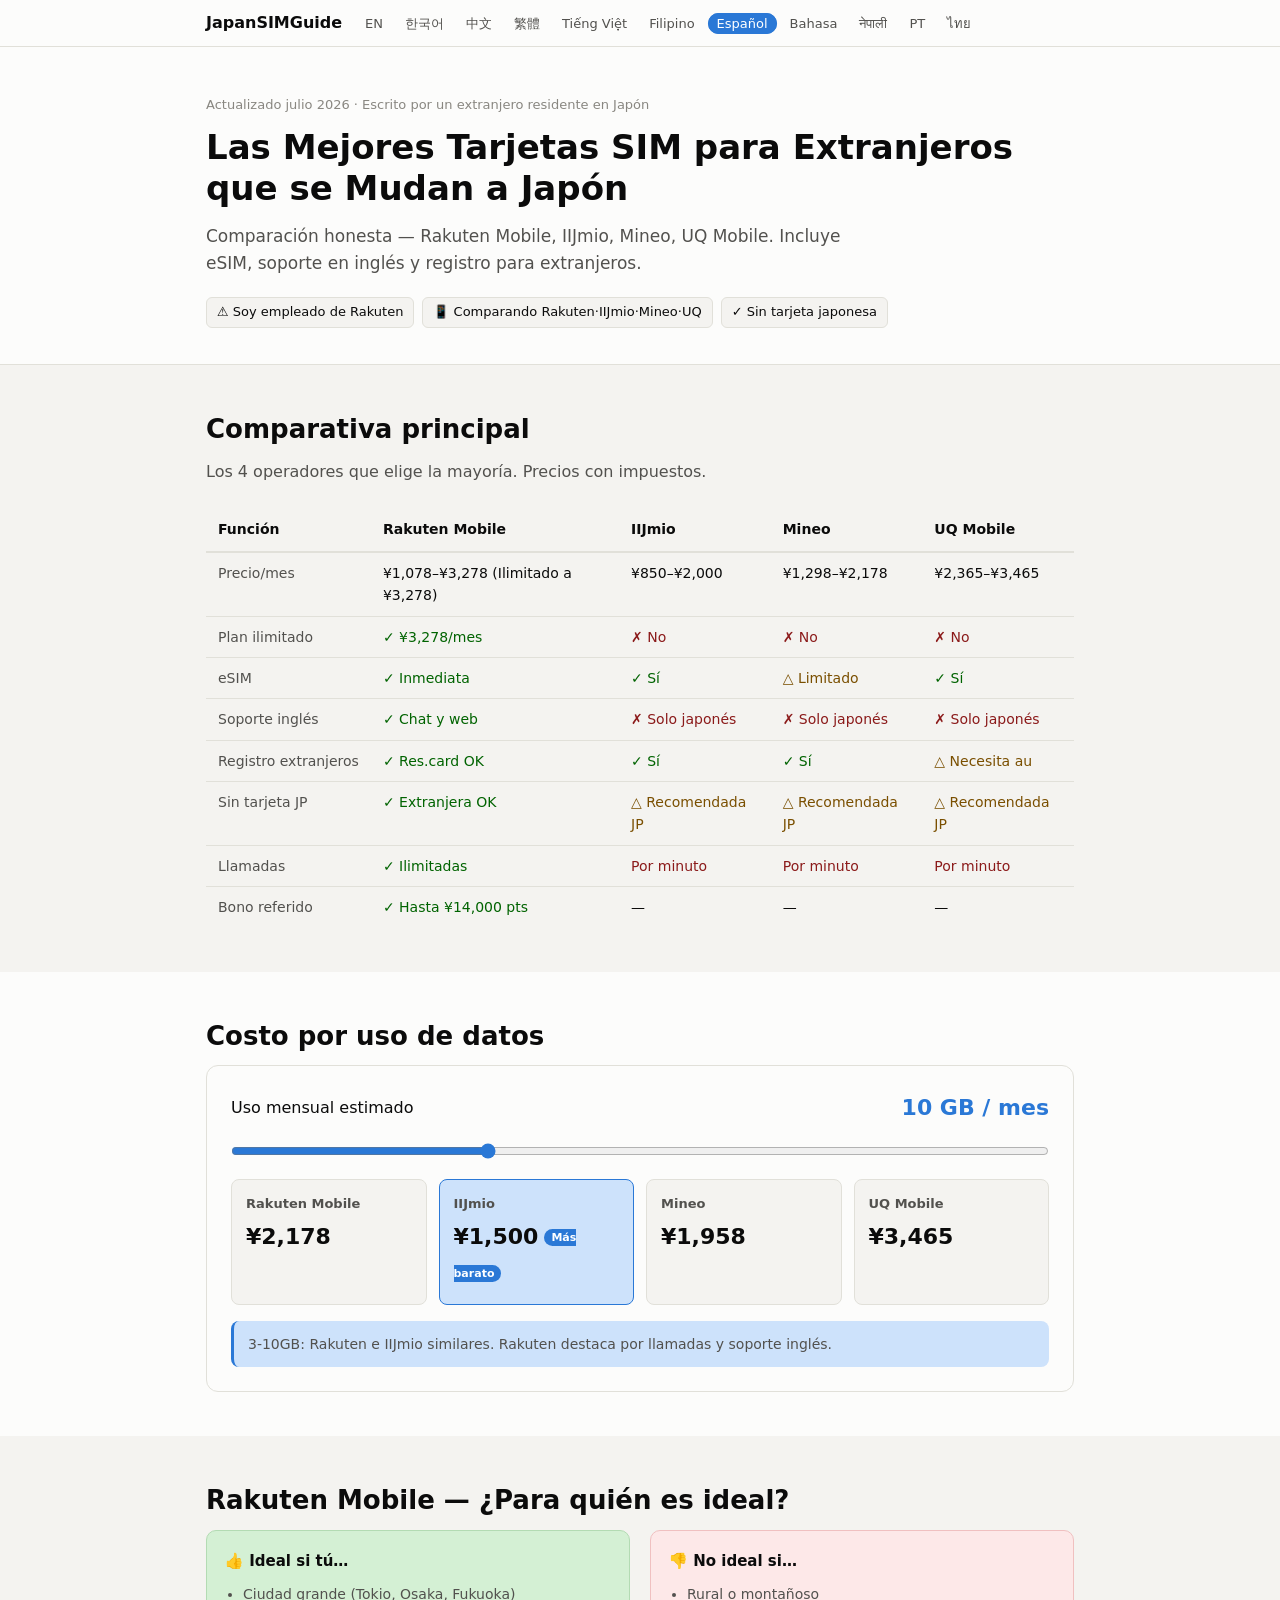
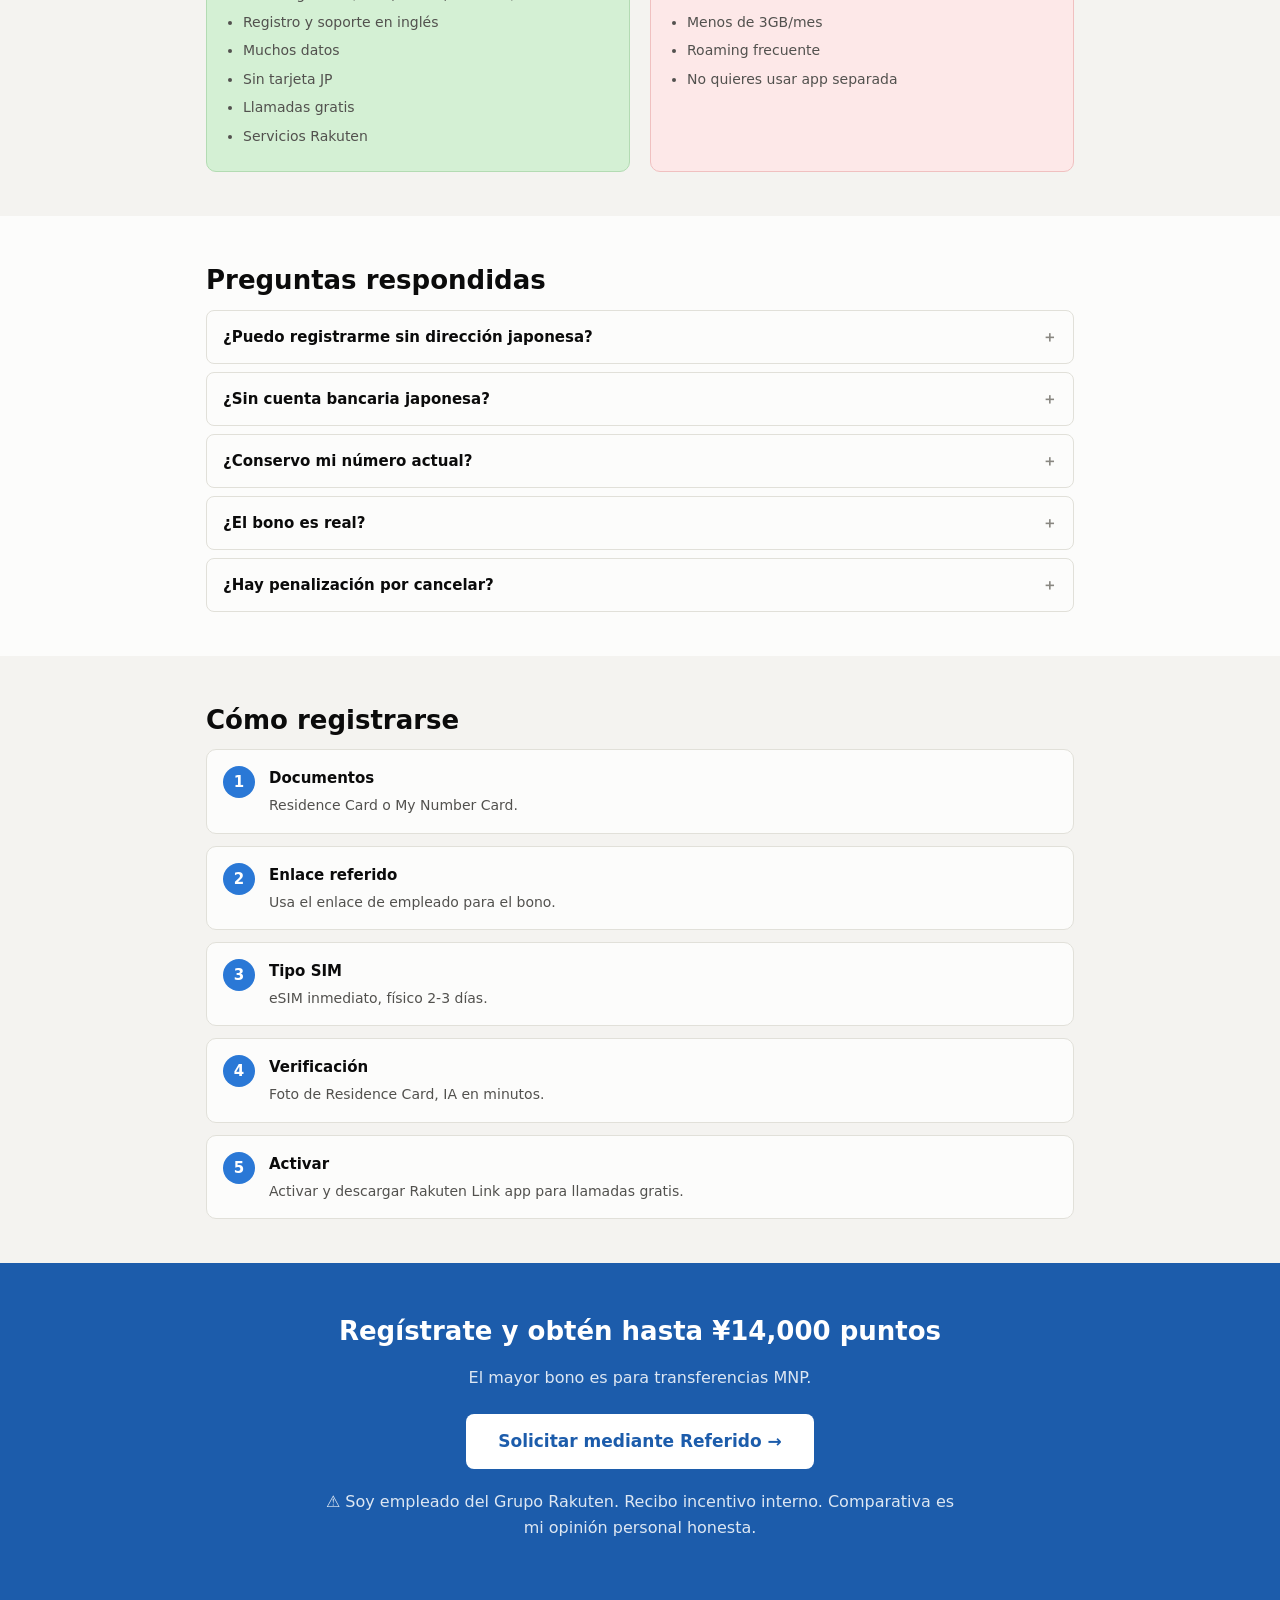
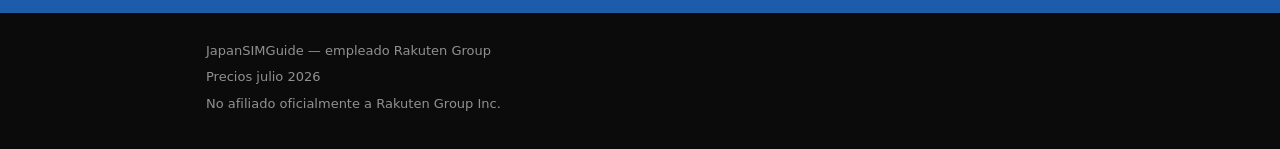
==== es/index.html @ 2fd7a702 "Add 6 language pages: Spanish, Indonesian, Vietnamese, Filipino, Traditional Chinese, Nepali" ====
<!DOCTYPE html>
<html lang="es">
<head>
  <meta charset="UTF-8">
  <meta name="viewport" content="width=device-width, initial-scale=1.0">
  <meta name="google-site-verification" content="vtjeK4pVxiRr3nFhhNcrVf5uNqTnMn_c_N29hgGetm8" />
  <title>Las Mejores SIM para Extranjeros en Japón (2026)</title>
  <style>
    :root{--surface:#fcfcfb;--page:#f4f3f0;--ink-primary:#0b0b0b;--ink-secondary:#52514e;--ink-muted:#898781;--grid:#e1e0d9;--accent:#2a78d6;--accent-light:#cde2fb;--accent-dark:#1c5cab;--good:#006300;--good-bg:#d4f0d4;--warn:#7a4f00;--warn-bg:#fef3cd;--bad:#8b1a1a;--bad-bg:#fde8e8}
    *{box-sizing:border-box;margin:0;padding:0}
    body{font-family:system-ui,sans-serif;background:var(--page);color:var(--ink-primary);font-size:16px;line-height:1.6}
    a{color:var(--accent);text-decoration:none}a:hover{text-decoration:underline}
    .container{max-width:900px;margin:0 auto;padding:0 16px}
    nav{background:var(--surface);border-bottom:1px solid var(--grid);padding:10px 0}
    .nav-inner{display:flex;flex-wrap:wrap;gap:6px;align-items:center}
    .nav-brand{font-weight:700;color:var(--ink-primary);margin-right:8px;white-space:nowrap}
    .lang-list{display:flex;flex-wrap:wrap;gap:4px;list-style:none}
    .lang-list a{font-size:13px;padding:2px 8px;border-radius:12px;color:var(--ink-secondary);border:1px solid transparent}
    .lang-list a:hover{background:var(--accent-light);text-decoration:none}
    .lang-list a.active{background:var(--accent);color:#fff;border-color:var(--accent)}
    .hero{background:var(--surface);padding:48px 0 36px;border-bottom:1px solid var(--grid)}
    .eyebrow{font-size:13px;color:var(--ink-muted);margin-bottom:12px}
    h1{font-size:clamp(22px,4vw,34px);font-weight:800;line-height:1.2;margin-bottom:14px}
    .hero-sub{font-size:17px;color:var(--ink-secondary);margin-bottom:20px;max-width:680px}
    .badges{display:flex;flex-wrap:wrap;gap:8px}
    .badge{font-size:13px;padding:4px 10px;border-radius:6px;border:1px solid var(--grid);background:var(--page)}
    section{padding:44px 0}
    section:nth-child(even){background:var(--surface)}
    h2{font-size:clamp(20px,3vw,26px);font-weight:700;margin-bottom:8px}
    .section-lead{color:var(--ink-secondary);margin-bottom:24px}
    .table-wrap{overflow-x:auto}
    table{width:100%;border-collapse:collapse;font-size:14px;min-width:580px}
    th{background:var(--page);padding:10px 12px;text-align:left;font-weight:600;border-bottom:2px solid var(--grid)}
    td{padding:9px 12px;border-bottom:1px solid var(--grid);vertical-align:top}
    tr:last-child td{border-bottom:none}
    .gc{color:var(--good)}.bc{color:var(--bad)}.wc{color:var(--warn)}
    td:first-child{font-weight:500;color:var(--ink-secondary);white-space:nowrap}
    .calc-box{background:var(--surface);border:1px solid var(--grid);border-radius:12px;padding:24px}
    .calc-hdr{display:flex;justify-content:space-between;align-items:center;margin-bottom:16px}
    .gb-lbl{font-size:22px;font-weight:700;color:var(--accent)}
    input[type=range]{width:100%;accent-color:var(--accent);margin-bottom:20px}
    .price-row{display:grid;grid-template-columns:repeat(auto-fit,minmax(160px,1fr));gap:12px}
    .pc{border:1px solid var(--grid);border-radius:8px;padding:14px;background:var(--page)}
    .pc.hi{border-color:var(--accent);background:var(--accent-light)}
    .op-nm{font-size:13px;font-weight:600;color:var(--ink-secondary);margin-bottom:4px}
    .op-pr{font-size:22px;font-weight:800}
    .cb{font-size:11px;background:var(--accent);color:#fff;border-radius:10px;padding:2px 7px;margin-left:6px;vertical-align:middle}
    .sim-note{margin-top:16px;padding:12px 14px;border-radius:8px;background:var(--accent-light);border-left:3px solid var(--accent);font-size:14px;color:var(--ink-secondary)}
    .rg{display:grid;grid-template-columns:1fr 1fr;gap:20px}
    @media(max-width:560px){.rg{grid-template-columns:1fr}}
    .rb{border-radius:10px;padding:18px}
    .rb.pros{background:var(--good-bg);border:1px solid #b3dbb3}
    .rb.cons{background:var(--bad-bg);border:1px solid #f0c0c0}
    .rb h4{margin-bottom:10px;font-size:15px}
    .rb ul{padding-left:18px}
    .rb li{margin-bottom:6px;font-size:14px;color:var(--ink-secondary)}
    .faq-list{display:flex;flex-direction:column;gap:8px}
    details{border:1px solid var(--grid);border-radius:8px;background:var(--surface)}
    summary{padding:14px 16px;font-weight:600;cursor:pointer;font-size:15px;list-style:none;display:flex;justify-content:space-between;align-items:center}
    summary::after{content:"＋";color:var(--ink-muted)}
    details[open] summary::after{content:"－"}
    .fa{padding:0 16px 14px;font-size:14px;color:var(--ink-secondary);border-top:1px solid var(--grid)}
    .fa p{padding-top:12px}
    .steps{display:flex;flex-direction:column;gap:12px}
    .step{display:flex;gap:14px;padding:16px;background:var(--surface);border:1px solid var(--grid);border-radius:10px}
    .sn{flex-shrink:0;width:32px;height:32px;border-radius:50%;background:var(--accent);color:#fff;font-weight:700;display:flex;align-items:center;justify-content:center;font-size:15px}
    .sb h4{font-size:15px;margin-bottom:4px}
    .sb p{font-size:14px;color:var(--ink-secondary)}
    .cta{background:var(--accent-dark);color:#fff;padding:48px 0;text-align:center}
    .cta h2{color:#fff;margin-bottom:12px}
    .cta p{color:rgba(255,255,255,.85);margin-bottom:24px;font-size:16px}
    .cta-btn{display:inline-block;background:#fff;color:var(--accent-dark);font-weight:700;font-size:17px;padding:14px 32px;border-radius:8px}
    .cta-btn:hover{opacity:.9;text-decoration:none}
    .cta-dis{margin-top:20px;font-size:12px;color:rgba(255,255,255,.65);max-width:640px;margin-left:auto;margin-right:auto}
    footer{background:var(--ink-primary);color:rgba(255,255,255,.55);padding:28px 0;font-size:13px}
    footer p{margin-bottom:6px}
  </style>
</head>
<body onload="uc(10,'GB / mes',['note0','note1','note2','note3'],'Más barato')">

<nav>
  <div class="container">
    <div class="nav-inner">
      <span class="nav-brand">JapanSIMGuide</span>
      <ul class="lang-list">
        <li><a href="/japan-sim-guide/">EN</a></li>
        <li><a href="/japan-sim-guide/ko/">한국어</a></li>
        <li><a href="/japan-sim-guide/zh/">中文</a></li>
        <li><a href="/japan-sim-guide/zh-TW/">繁體</a></li>
        <li><a href="/japan-sim-guide/vi/">Tiếng Việt</a></li>
        <li><a href="/japan-sim-guide/tl/">Filipino</a></li>
        <li><a href="/japan-sim-guide/es/" class="active">Español</a></li>
        <li><a href="/japan-sim-guide/id/">Bahasa</a></li>
        <li><a href="/japan-sim-guide/ne/">नेपाली</a></li>
        <li><a href="/japan-sim-guide/pt/">PT</a></li>
        <li><a href="/japan-sim-guide/th/">ไทย</a></li>
      </ul>
    </div>
  </div>
</nav>

<div class="hero">
  <div class="container">
    <p class="eyebrow">Actualizado julio 2026 · Escrito por un extranjero residente en Japón</p>
    <h1>Las Mejores Tarjetas SIM para Extranjeros que se Mudan a Japón</h1>
    <p class="hero-sub">Comparación honesta — Rakuten Mobile, IIJmio, Mineo, UQ Mobile. Incluye eSIM, soporte en inglés y registro para extranjeros.</p>
    <div class="badges">
      <span class="badge">⚠️ Soy empleado de Rakuten</span>
      <span class="badge">📱 Comparando Rakuten·IIJmio·Mineo·UQ</span>
      <span class="badge">✓ Sin tarjeta japonesa</span>
    </div>
  </div>
</div>

<section>
  <div class="container">
    <h2>Comparativa principal</h2>
    <p class="section-lead">Los 4 operadores que elige la mayoría. Precios con impuestos.</p>
    <div class="table-wrap">
      <table>
        <thead>
          <tr>
            <th>Función</th>
            <th>Rakuten Mobile</th>
            <th>IIJmio</th>
            <th>Mineo</th>
            <th>UQ Mobile</th>
          </tr>
        </thead>
        <tbody>
          <tr>
            <td>Precio/mes</td>
            <td>¥1,078–¥3,278 (Ilimitado a ¥3,278)</td>
            <td>¥850–¥2,000</td>
            <td>¥1,298–¥2,178</td>
            <td>¥2,365–¥3,465</td>
          </tr>
          <tr>
            <td>Plan ilimitado</td>
            <td class="gc">✓ ¥3,278/mes</td>
            <td class="bc">✗ No</td>
            <td class="bc">✗ No</td>
            <td class="bc">✗ No</td>
          </tr>
          <tr>
            <td>eSIM</td>
            <td class="gc">✓ Inmediata</td>
            <td class="gc">✓ Sí</td>
            <td class="wc">△ Limitado</td>
            <td class="gc">✓ Sí</td>
          </tr>
          <tr>
            <td>Soporte inglés</td>
            <td class="gc">✓ Chat y web</td>
            <td class="bc">✗ Solo japonés</td>
            <td class="bc">✗ Solo japonés</td>
            <td class="bc">✗ Solo japonés</td>
          </tr>
          <tr>
            <td>Registro extranjeros</td>
            <td class="gc">✓ Res.card OK</td>
            <td class="gc">✓ Sí</td>
            <td class="gc">✓ Sí</td>
            <td class="wc">△ Necesita au</td>
          </tr>
          <tr>
            <td>Sin tarjeta JP</td>
            <td class="gc">✓ Extranjera OK</td>
            <td class="wc">△ Recomendada JP</td>
            <td class="wc">△ Recomendada JP</td>
            <td class="wc">△ Recomendada JP</td>
          </tr>
          <tr>
            <td>Llamadas</td>
            <td class="gc">✓ Ilimitadas</td>
            <td class="bc">Por minuto</td>
            <td class="bc">Por minuto</td>
            <td class="bc">Por minuto</td>
          </tr>
          <tr>
            <td>Bono referido</td>
            <td class="gc">✓ Hasta ¥14,000 pts</td>
            <td>—</td>
            <td>—</td>
            <td>—</td>
          </tr>
        </tbody>
      </table>
    </div>
  </div>
</section>

<section>
  <div class="container">
    <h2>Costo por uso de datos</h2>
    <div class="calc-box">
      <div class="calc-hdr">
        <span>Uso mensual estimado</span>
        <span class="gb-lbl" id="gv">10 GB / mes</span>
      </div>
      <input type="range" min="1" max="30" value="10" oninput="uc(+this.value,'GB / mes',['note0','note1','note2','note3'],'Más barato')">
      <div class="price-row">
        <div class="pc" id="cr">
          <div class="op-nm">Rakuten Mobile</div>
          <div class="op-pr" id="pr">¥1,958<span class="cb" id="br" style="display:none">Más barato</span></div>
        </div>
        <div class="pc" id="ci">
          <div class="op-nm">IIJmio</div>
          <div class="op-pr" id="pi">¥1,500<span class="cb" id="bi" style="display:none">Más barato</span></div>
        </div>
        <div class="pc" id="cm">
          <div class="op-nm">Mineo</div>
          <div class="op-pr" id="pm">¥1,958<span class="cb" id="bm" style="display:none">Más barato</span></div>
        </div>
        <div class="pc" id="cu">
          <div class="op-nm">UQ Mobile</div>
          <div class="op-pr" id="pu">¥3,465<span class="cb" id="bu" style="display:none">Más barato</span></div>
        </div>
      </div>
      <div id="n0" class="sim-note" style="display:none">Menos 3GB: IIJmio más barato pero Rakuten incluye llamadas y soporte inglés.</div>
      <div id="n1" class="sim-note" style="display:none">3-10GB: Rakuten e IIJmio similares. Rakuten destaca por llamadas y soporte inglés.</div>
      <div id="n2" class="sim-note" style="display:none">10-20GB: Rakuten competitivo y único con soporte inglés y llamadas gratis.</div>
      <div id="n3" class="sim-note" style="display:none">+20GB: Solo Rakuten tiene plan verdaderamente ilimitado.</div>
    </div>
  </div>
</section>

<section>
  <div class="container">
    <h2>Rakuten Mobile — ¿Para quién es ideal?</h2>
    <div class="rg">
      <div class="rb pros">
        <h4>👍 Ideal si tú…</h4>
        <ul>
          <li>Ciudad grande (Tokio, Osaka, Fukuoka)</li>
          <li>Registro y soporte en inglés</li>
          <li>Muchos datos</li>
          <li>Sin tarjeta JP</li>
          <li>Llamadas gratis</li>
          <li>Servicios Rakuten</li>
        </ul>
      </div>
      <div class="rb cons">
        <h4>👎 No ideal si…</h4>
        <ul>
          <li>Rural o montañoso</li>
          <li>Menos de 3GB/mes</li>
          <li>Roaming frecuente</li>
          <li>No quieres usar app separada</li>
        </ul>
      </div>
    </div>
  </div>
</section>

<section>
  <div class="container">
    <h2>Preguntas respondidas</h2>
    <div class="faq-list">
      <details>
        <summary>¿Puedo registrarme sin dirección japonesa?</summary>
        <div class="fa"><p>Necesitas dirección JP. Temporal OK pero actualizar después. Residence Card o My Number Card.</p></div>
      </details>
      <details>
        <summary>¿Sin cuenta bancaria japonesa?</summary>
        <div class="fa"><p>Para Rakuten no. Visa/Mastercard extranjera funciona.</p></div>
      </details>
      <details>
        <summary>¿Conservo mi número actual?</summary>
        <div class="fa"><p>Sí, con MNP. Solicita código al operador actual.</p></div>
      </details>
      <details>
        <summary>¿El bono es real?</summary>
        <div class="fa"><p>Programa oficial de Rakuten. Hasta ¥14,000 puntos en cuotas.</p></div>
      </details>
      <details>
        <summary>¿Hay penalización por cancelar?</summary>
        <div class="fa"><p>Sin cargo ni contrato mínimo. Cancela cuando quieras.</p></div>
      </details>
    </div>
  </div>
</section>

<section>
  <div class="container">
    <h2>Cómo registrarse</h2>
    <div class="steps">
      <div class="step">
        <div class="sn">1</div>
        <div class="sb">
          <h4>Documentos</h4>
          <p>Residence Card o My Number Card.</p>
        </div>
      </div>
      <div class="step">
        <div class="sn">2</div>
        <div class="sb">
          <h4>Enlace referido</h4>
          <p>Usa el enlace de empleado para el bono.</p>
        </div>
      </div>
      <div class="step">
        <div class="sn">3</div>
        <div class="sb">
          <h4>Tipo SIM</h4>
          <p>eSIM inmediato, físico 2-3 días.</p>
        </div>
      </div>
      <div class="step">
        <div class="sn">4</div>
        <div class="sb">
          <h4>Verificación</h4>
          <p>Foto de Residence Card, IA en minutos.</p>
        </div>
      </div>
      <div class="step">
        <div class="sn">5</div>
        <div class="sb">
          <h4>Activar</h4>
          <p>Activar y descargar Rakuten Link app para llamadas gratis.</p>
        </div>
      </div>
    </div>
  </div>
</section>

<div class="cta">
  <div class="container">
    <h2>Regístrate y obtén hasta ¥14,000 puntos</h2>
    <p>El mayor bono es para transferencias MNP.</p>
    <a href="https://network.mobile.rakuten.co.jp/campaign/referral-application-employee/" class="cta-btn">Solicitar mediante Referido →</a>
    <p class="cta-dis">⚠️ Soy empleado del Grupo Rakuten. Recibo incentivo interno. Comparativa es mi opinión personal honesta.</p>
  </div>
</div>

<footer>
  <div class="container">
    <p>JapanSIMGuide — empleado Rakuten Group</p>
    <p>Precios julio 2026</p>
    <p>No afiliado oficialmente a Rakuten Group Inc.</p>
  </div>
</footer>

<script>
function gp(g){return{r:g<=3?1078:g<=20?2178:3278,i:g<=2?850:g<=5?990:g<=10?1500:g<=15?1800:2000,m:g<=1?1298:g<=5?1518:g<=10?1958:2178,u:g<=4?2365:3465}}
function uc(g,lbl,notes,cheapTag){
  const p=gp(g),vals=[p.r,p.i,p.m,p.u],mn=Math.min(...vals);
  document.getElementById('gv').textContent=g+' '+lbl;
  [['r',p.r],['i',p.i],['m',p.m],['u',p.u]].forEach(([k,v])=>{
    document.getElementById('p'+k).childNodes[0].textContent='¥'+v.toLocaleString();
    document.getElementById('b'+k).style.display=v===mn?'inline':'none';
    document.getElementById('c'+k).classList.toggle('hi',v===mn);
  });
  const ni=g<=3?0:g<=10?1:g<=20?2:3;
  [0,1,2,3].forEach(i=>document.getElementById('n'+i).style.display=i===ni?'block':'none');
}
</script>
</body>
</html>
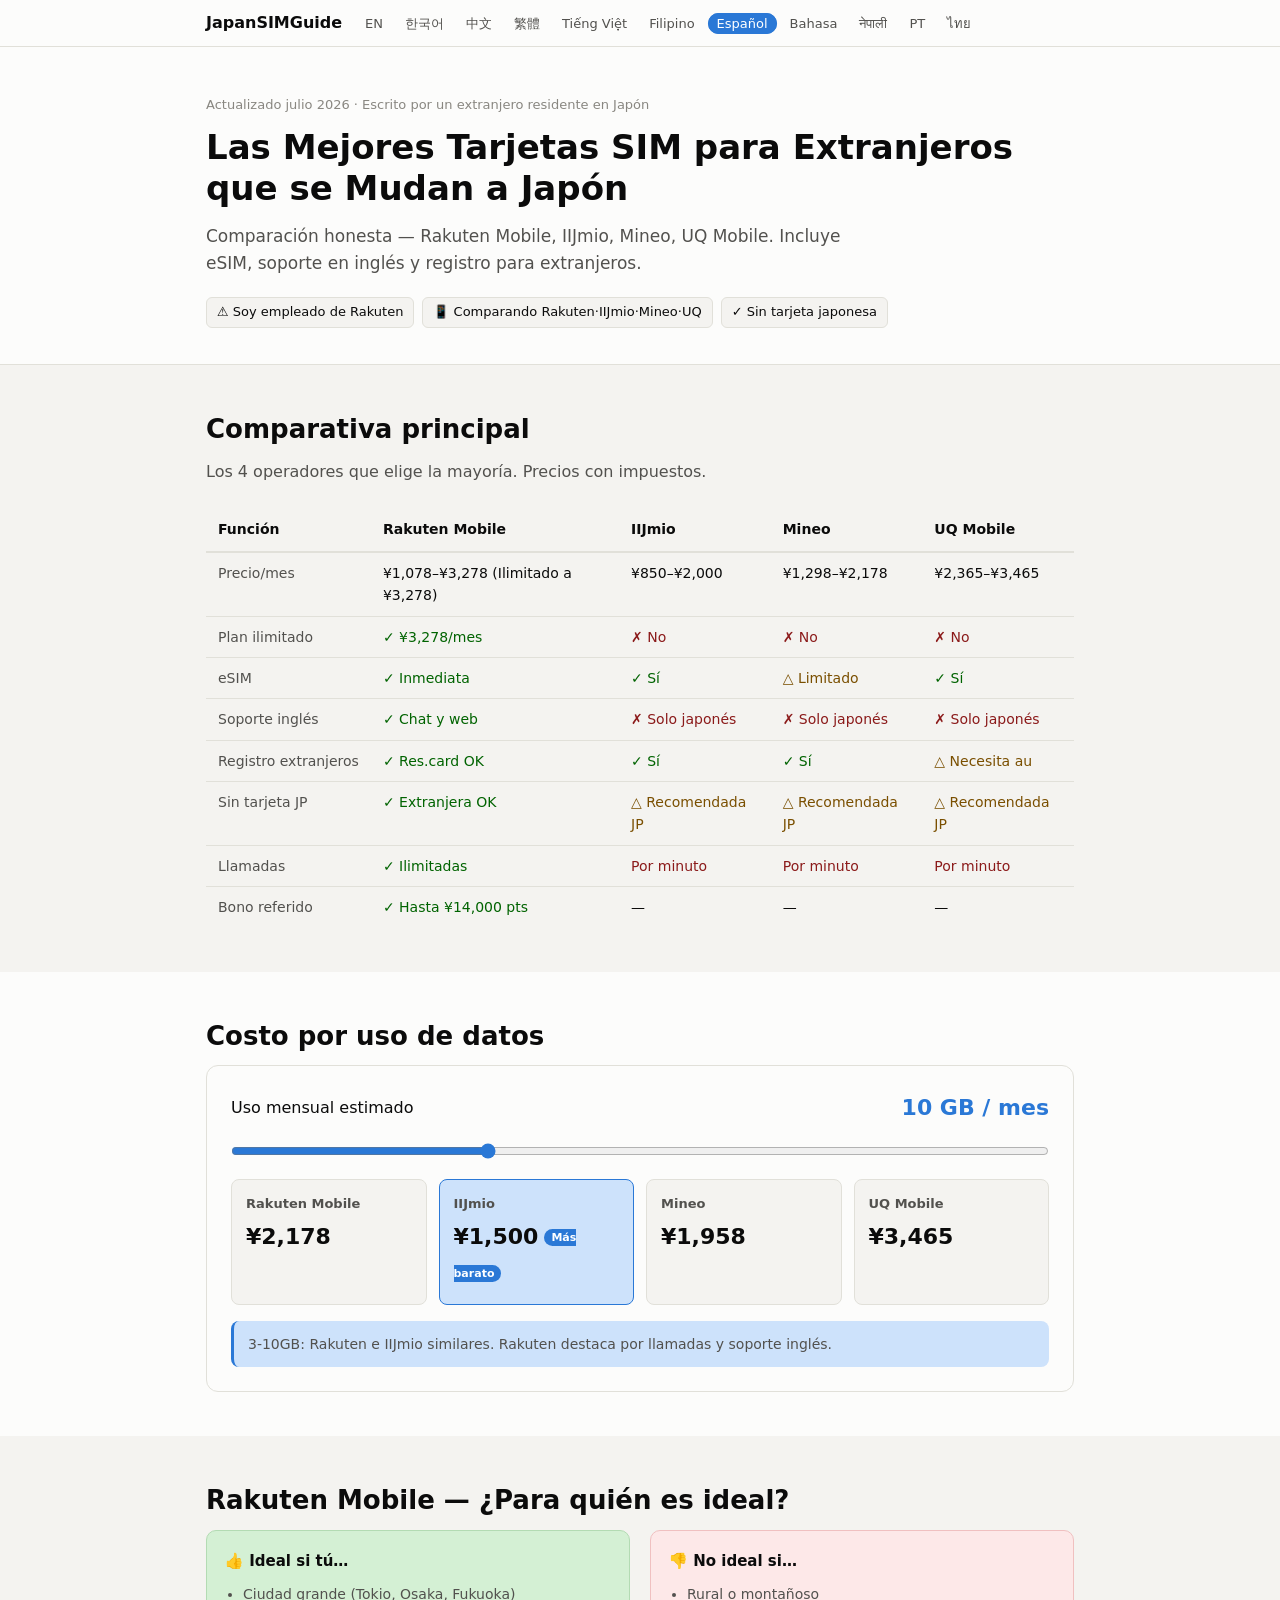
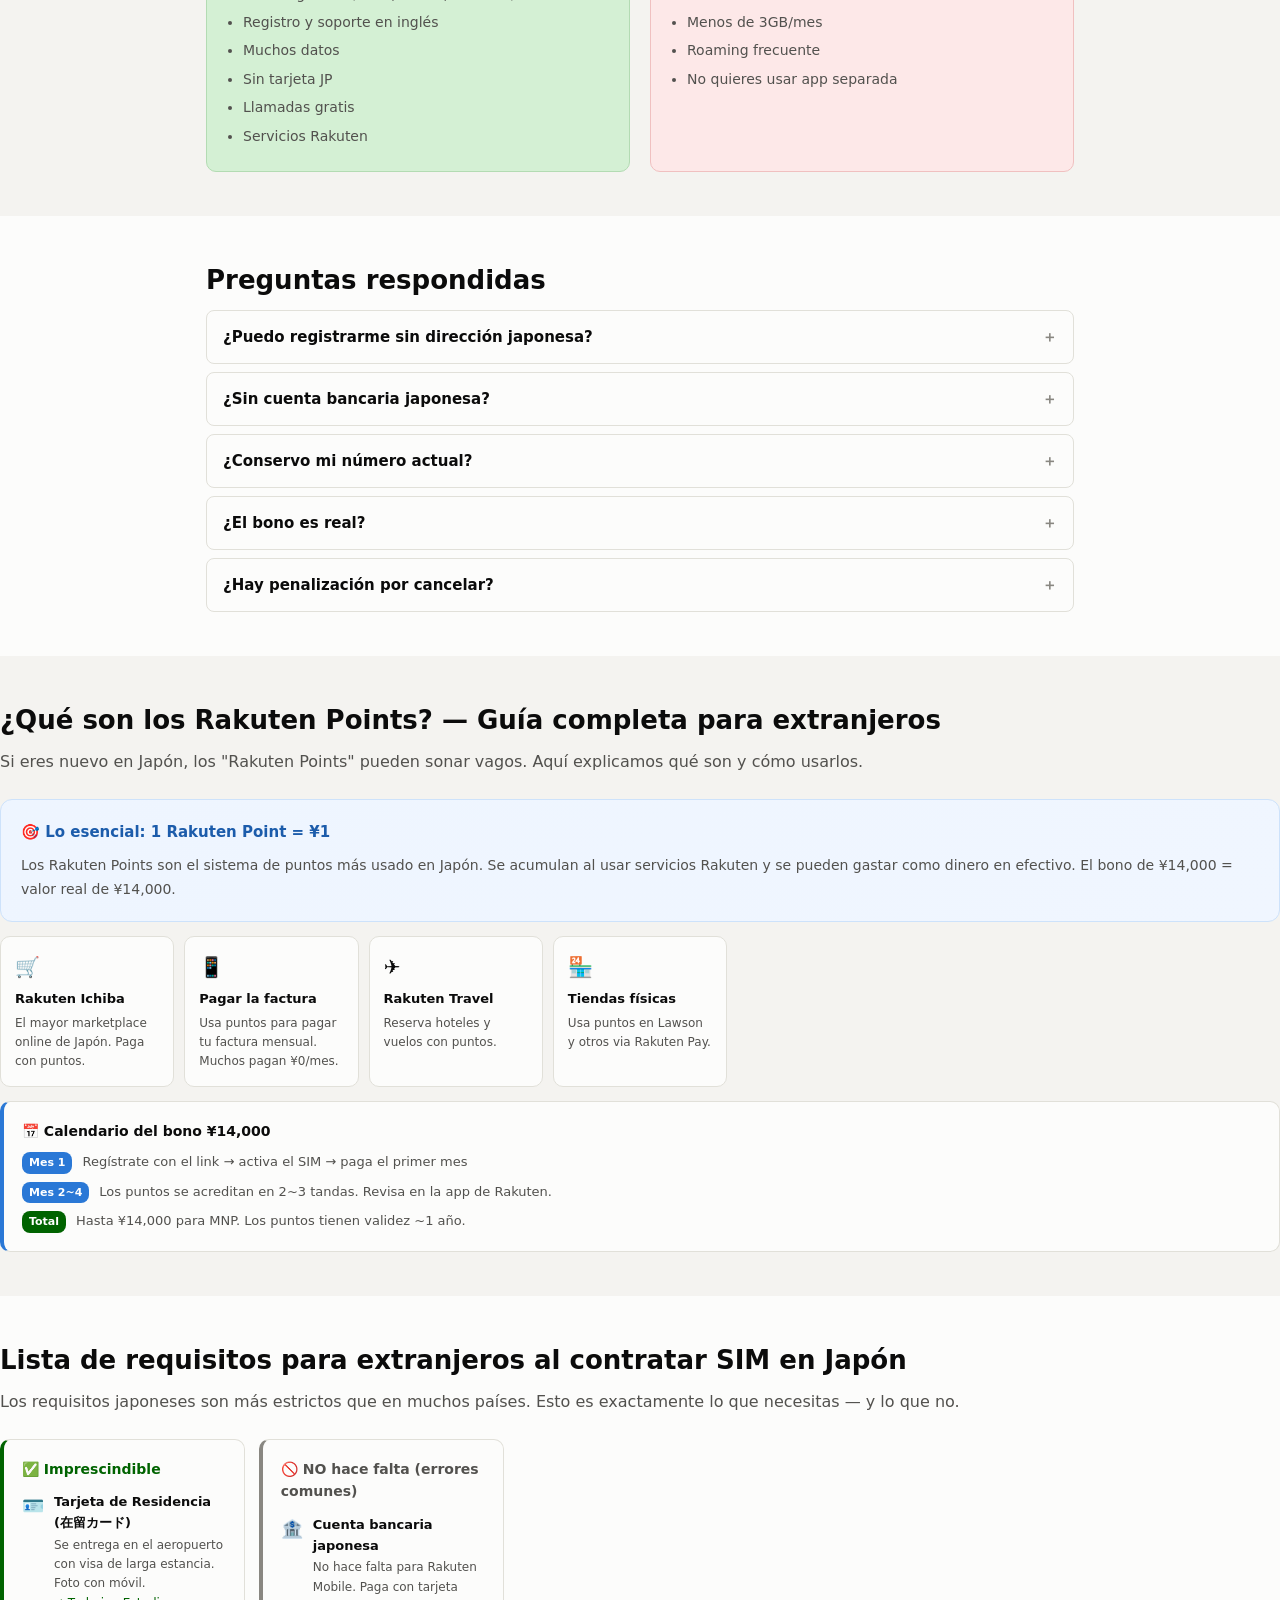
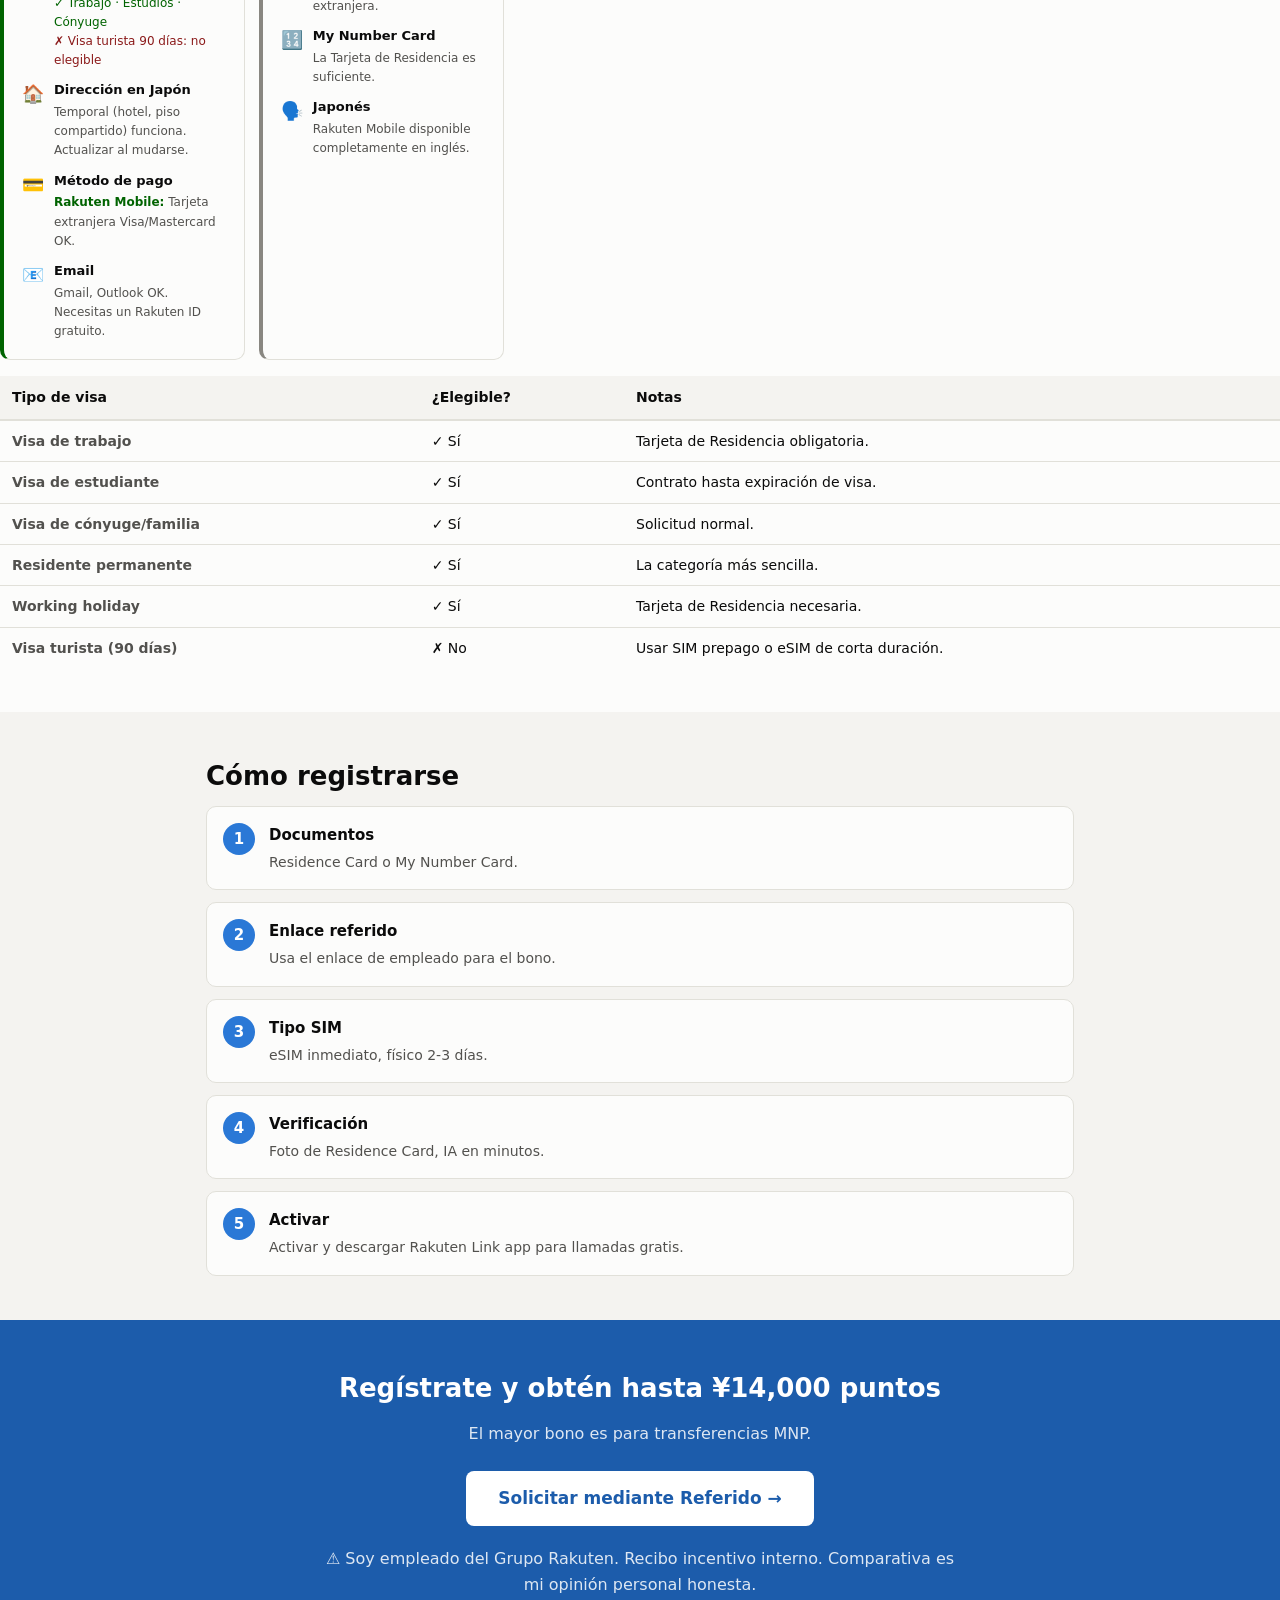
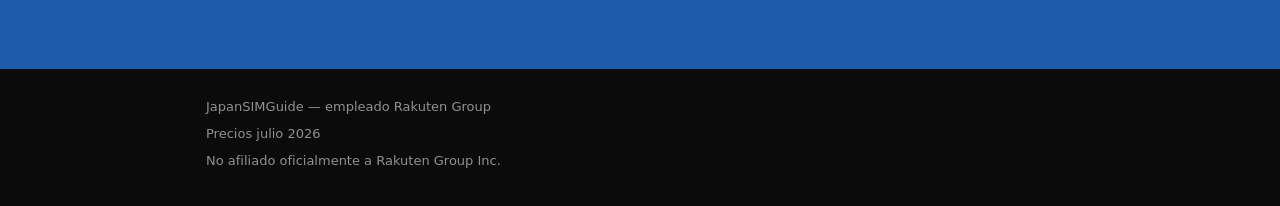
==== commit 7c739cf3: "Add Rakuten Points explainer + foreigner signup requirements to all 11 languages" ====
--- a/es/index.html
+++ b/es/index.html
@@ -75,6 +75,19 @@
     footer{background:var(--ink-primary);color:rgba(255,255,255,.55);padding:28px 0;font-size:13px}
     footer p{margin-bottom:6px}
   </style>
+  <link rel="canonical" href="https://tetsu363636.github.io/japan-sim-guide/es/">
+  <link rel="alternate" hreflang="en"      href="https://tetsu363636.github.io/japan-sim-guide/">
+  <link rel="alternate" hreflang="ko"      href="https://tetsu363636.github.io/japan-sim-guide/ko/">
+  <link rel="alternate" hreflang="zh-Hans" href="https://tetsu363636.github.io/japan-sim-guide/zh/">
+  <link rel="alternate" hreflang="zh-Hant" href="https://tetsu363636.github.io/japan-sim-guide/zh-TW/">
+  <link rel="alternate" hreflang="vi"      href="https://tetsu363636.github.io/japan-sim-guide/vi/">
+  <link rel="alternate" hreflang="tl"      href="https://tetsu363636.github.io/japan-sim-guide/tl/">
+  <link rel="alternate" hreflang="es"      href="https://tetsu363636.github.io/japan-sim-guide/es/">
+  <link rel="alternate" hreflang="id"      href="https://tetsu363636.github.io/japan-sim-guide/id/">
+  <link rel="alternate" hreflang="ne"      href="https://tetsu363636.github.io/japan-sim-guide/ne/">
+  <link rel="alternate" hreflang="pt"      href="https://tetsu363636.github.io/japan-sim-guide/pt/">
+  <link rel="alternate" hreflang="th"      href="https://tetsu363636.github.io/japan-sim-guide/th/">
+  <link rel="alternate" hreflang="x-default" href="https://tetsu363636.github.io/japan-sim-guide/">
 </head>
 <body onload="uc(10,'GB / mes',['note0','note1','note2','note3'],'Más barato')">
 
@@ -281,6 +294,65 @@
   </div>
 </section>
 
+  <!-- POINTS -->
+  <section>
+    <h2>¿Qué son los Rakuten Points? — Guía completa para extranjeros</h2>
+    <p class="section-lead">Si eres nuevo en Japón, los "Rakuten Points" pueden sonar vagos. Aquí explicamos qué son y cómo usarlos.</p>
+    <div style="background:linear-gradient(135deg,#eef5ff,#f0f6ff);border:1px solid var(--accent-light);border-radius:12px;padding:20px;margin-bottom:14px;">
+      <p style="font-size:15px;font-weight:700;color:var(--accent-dark);margin-bottom:10px;">🎯 Lo esencial: 1 Rakuten Point = ¥1</p>
+      <p style="font-size:14px;color:var(--ink-secondary);line-height:1.7;">Los Rakuten Points son el sistema de puntos más usado en Japón. Se acumulan al usar servicios Rakuten y se pueden gastar como dinero en efectivo. El bono de ¥14,000 = valor real de ¥14,000.</p>
+    </div>
+    <div style="display:grid;grid-template-columns:repeat(auto-fill,minmax(160px,1fr));gap:10px;margin-bottom:14px;">
+      <div style="background:var(--surface);border:1px solid var(--grid);border-radius:10px;padding:14px;"><div style="font-size:20px;margin-bottom:6px;">🛒</div><p style="font-size:13px;font-weight:700;margin-bottom:4px;">Rakuten Ichiba</p><p style="font-size:12px;color:var(--ink-secondary);">El mayor marketplace online de Japón. Paga con puntos.</p></div>
+      <div style="background:var(--surface);border:1px solid var(--grid);border-radius:10px;padding:14px;"><div style="font-size:20px;margin-bottom:6px;">📱</div><p style="font-size:13px;font-weight:700;margin-bottom:4px;">Pagar la factura</p><p style="font-size:12px;color:var(--ink-secondary);">Usa puntos para pagar tu factura mensual. Muchos pagan ¥0/mes.</p></div>
+      <div style="background:var(--surface);border:1px solid var(--grid);border-radius:10px;padding:14px;"><div style="font-size:20px;margin-bottom:6px;">✈️</div><p style="font-size:13px;font-weight:700;margin-bottom:4px;">Rakuten Travel</p><p style="font-size:12px;color:var(--ink-secondary);">Reserva hoteles y vuelos con puntos.</p></div>
+      <div style="background:var(--surface);border:1px solid var(--grid);border-radius:10px;padding:14px;"><div style="font-size:20px;margin-bottom:6px;">🏪</div><p style="font-size:13px;font-weight:700;margin-bottom:4px;">Tiendas físicas</p><p style="font-size:12px;color:var(--ink-secondary);">Usa puntos en Lawson y otros via Rakuten Pay.</p></div>
+    </div>
+    <div style="background:var(--surface);border:1px solid var(--grid);border-left:4px solid var(--accent);border-radius:10px;padding:18px;">
+      <p style="font-size:14px;font-weight:700;margin-bottom:10px;">📅 Calendario del bono ¥14,000</p>
+      <div style="display:flex;flex-direction:column;gap:8px;">
+        <div style="display:flex;gap:10px;align-items:flex-start;"><span style="background:var(--accent);color:#fff;font-size:11px;font-weight:700;padding:2px 7px;border-radius:8px;flex-shrink:0;">Mes 1</span><p style="font-size:13px;color:var(--ink-secondary);">Regístrate con el link → activa el SIM → paga el primer mes</p></div>
+        <div style="display:flex;gap:10px;align-items:flex-start;"><span style="background:var(--accent);color:#fff;font-size:11px;font-weight:700;padding:2px 7px;border-radius:8px;flex-shrink:0;">Mes 2~4</span><p style="font-size:13px;color:var(--ink-secondary);">Los puntos se acreditan en 2~3 tandas. Revisa en la app de Rakuten.</p></div>
+        <div style="display:flex;gap:10px;align-items:flex-start;"><span style="background:var(--good);color:#fff;font-size:11px;font-weight:700;padding:2px 7px;border-radius:8px;flex-shrink:0;">Total</span><p style="font-size:13px;color:var(--ink-secondary);">Hasta ¥14,000 para MNP. Los puntos tienen validez ~1 año.</p></div>
+      </div>
+    </div>
+  </section>
+  <!-- REQUIREMENTS -->
+  <section>
+    <h2>Lista de requisitos para extranjeros al contratar SIM en Japón</h2>
+    <p class="section-lead">Los requisitos japoneses son más estrictos que en muchos países. Esto es exactamente lo que necesitas — y lo que no.</p>
+    <div style="display:grid;grid-template-columns:repeat(auto-fill,minmax(240px,1fr));gap:14px;margin-bottom:16px;">
+      <div style="background:var(--surface);border:1px solid var(--grid);border-left:4px solid var(--good);border-radius:10px;padding:18px;">
+        <h4 style="font-size:14px;font-weight:700;color:var(--good);margin-bottom:12px;">✅ Imprescindible</h4>
+        <div style="display:flex;flex-direction:column;gap:10px;">
+          <div style="display:flex;gap:10px;"><span style="font-size:18px;flex-shrink:0;">🪪</span><div><p style="font-size:13px;font-weight:700;">Tarjeta de Residencia (在留カード)</p><p style="font-size:12px;color:var(--ink-secondary);margin-top:2px;">Se entrega en el aeropuerto con visa de larga estancia. Foto con móvil.<br><span style="color:var(--good)">✓ Trabajo · Estudios · Cónyuge</span><br><span style="color:var(--bad)">✗ Visa turista 90 días: no elegible</span></p></div></div>
+          <div style="display:flex;gap:10px;"><span style="font-size:18px;flex-shrink:0;">🏠</span><div><p style="font-size:13px;font-weight:700;">Dirección en Japón</p><p style="font-size:12px;color:var(--ink-secondary);margin-top:2px;">Temporal (hotel, piso compartido) funciona. Actualizar al mudarse.</p></div></div>
+          <div style="display:flex;gap:10px;"><span style="font-size:18px;flex-shrink:0;">💳</span><div><p style="font-size:13px;font-weight:700;">Método de pago</p><p style="font-size:12px;color:var(--ink-secondary);margin-top:2px;"><strong style="color:var(--good)">Rakuten Mobile:</strong> Tarjeta extranjera Visa/Mastercard OK.</p></div></div>
+          <div style="display:flex;gap:10px;"><span style="font-size:18px;flex-shrink:0;">📧</span><div><p style="font-size:13px;font-weight:700;">Email</p><p style="font-size:12px;color:var(--ink-secondary);margin-top:2px;">Gmail, Outlook OK. Necesitas un Rakuten ID gratuito.</p></div></div>
+        </div>
+      </div>
+      <div style="background:var(--surface);border:1px solid var(--grid);border-left:4px solid var(--ink-muted);border-radius:10px;padding:18px;">
+        <h4 style="font-size:14px;font-weight:700;color:var(--ink-secondary);margin-bottom:12px;">🚫 NO hace falta (errores comunes)</h4>
+        <div style="display:flex;flex-direction:column;gap:10px;">
+          <div style="display:flex;gap:10px;"><span style="font-size:18px;flex-shrink:0;">🏦</span><div><p style="font-size:13px;font-weight:700;">Cuenta bancaria japonesa</p><p style="font-size:12px;color:var(--ink-secondary);margin-top:2px;">No hace falta para Rakuten Mobile. Paga con tarjeta extranjera.</p></div></div>
+          <div style="display:flex;gap:10px;"><span style="font-size:18px;flex-shrink:0;">🔢</span><div><p style="font-size:13px;font-weight:700;">My Number Card</p><p style="font-size:12px;color:var(--ink-secondary);margin-top:2px;">La Tarjeta de Residencia es suficiente.</p></div></div>
+          <div style="display:flex;gap:10px;"><span style="font-size:18px;flex-shrink:0;">🗣️</span><div><p style="font-size:13px;font-weight:700;">Japonés</p><p style="font-size:12px;color:var(--ink-secondary);margin-top:2px;">Rakuten Mobile disponible completamente en inglés.</p></div></div>
+        </div>
+      </div>
+    </div>
+    <div style="overflow-x:auto;"><table>
+      <thead><tr><th>Tipo de visa</th><th>¿Elegible?</th><th>Notas</th></tr></thead>
+      <tbody>
+        <tr><td><strong>Visa de trabajo</strong></td><td><span class="good-cell">✓ Sí</span></td><td>Tarjeta de Residencia obligatoria.</td></tr>
+        <tr><td><strong>Visa de estudiante</strong></td><td><span class="good-cell">✓ Sí</span></td><td>Contrato hasta expiración de visa.</td></tr>
+        <tr><td><strong>Visa de cónyuge/familia</strong></td><td><span class="good-cell">✓ Sí</span></td><td>Solicitud normal.</td></tr>
+        <tr><td><strong>Residente permanente</strong></td><td><span class="good-cell">✓ Sí</span></td><td>La categoría más sencilla.</td></tr>
+        <tr><td><strong>Working holiday</strong></td><td><span class="good-cell">✓ Sí</span></td><td>Tarjeta de Residencia necesaria.</td></tr>
+        <tr><td><strong>Visa turista (90 días)</strong></td><td><span class="bad-cell">✗ No</span></td><td>Usar SIM prepago o eSIM de corta duración.</td></tr>
+      </tbody>
+    </table></div>
+  </section>
+
 <section>
   <div class="container">
     <h2>Cómo registrarse</h2>
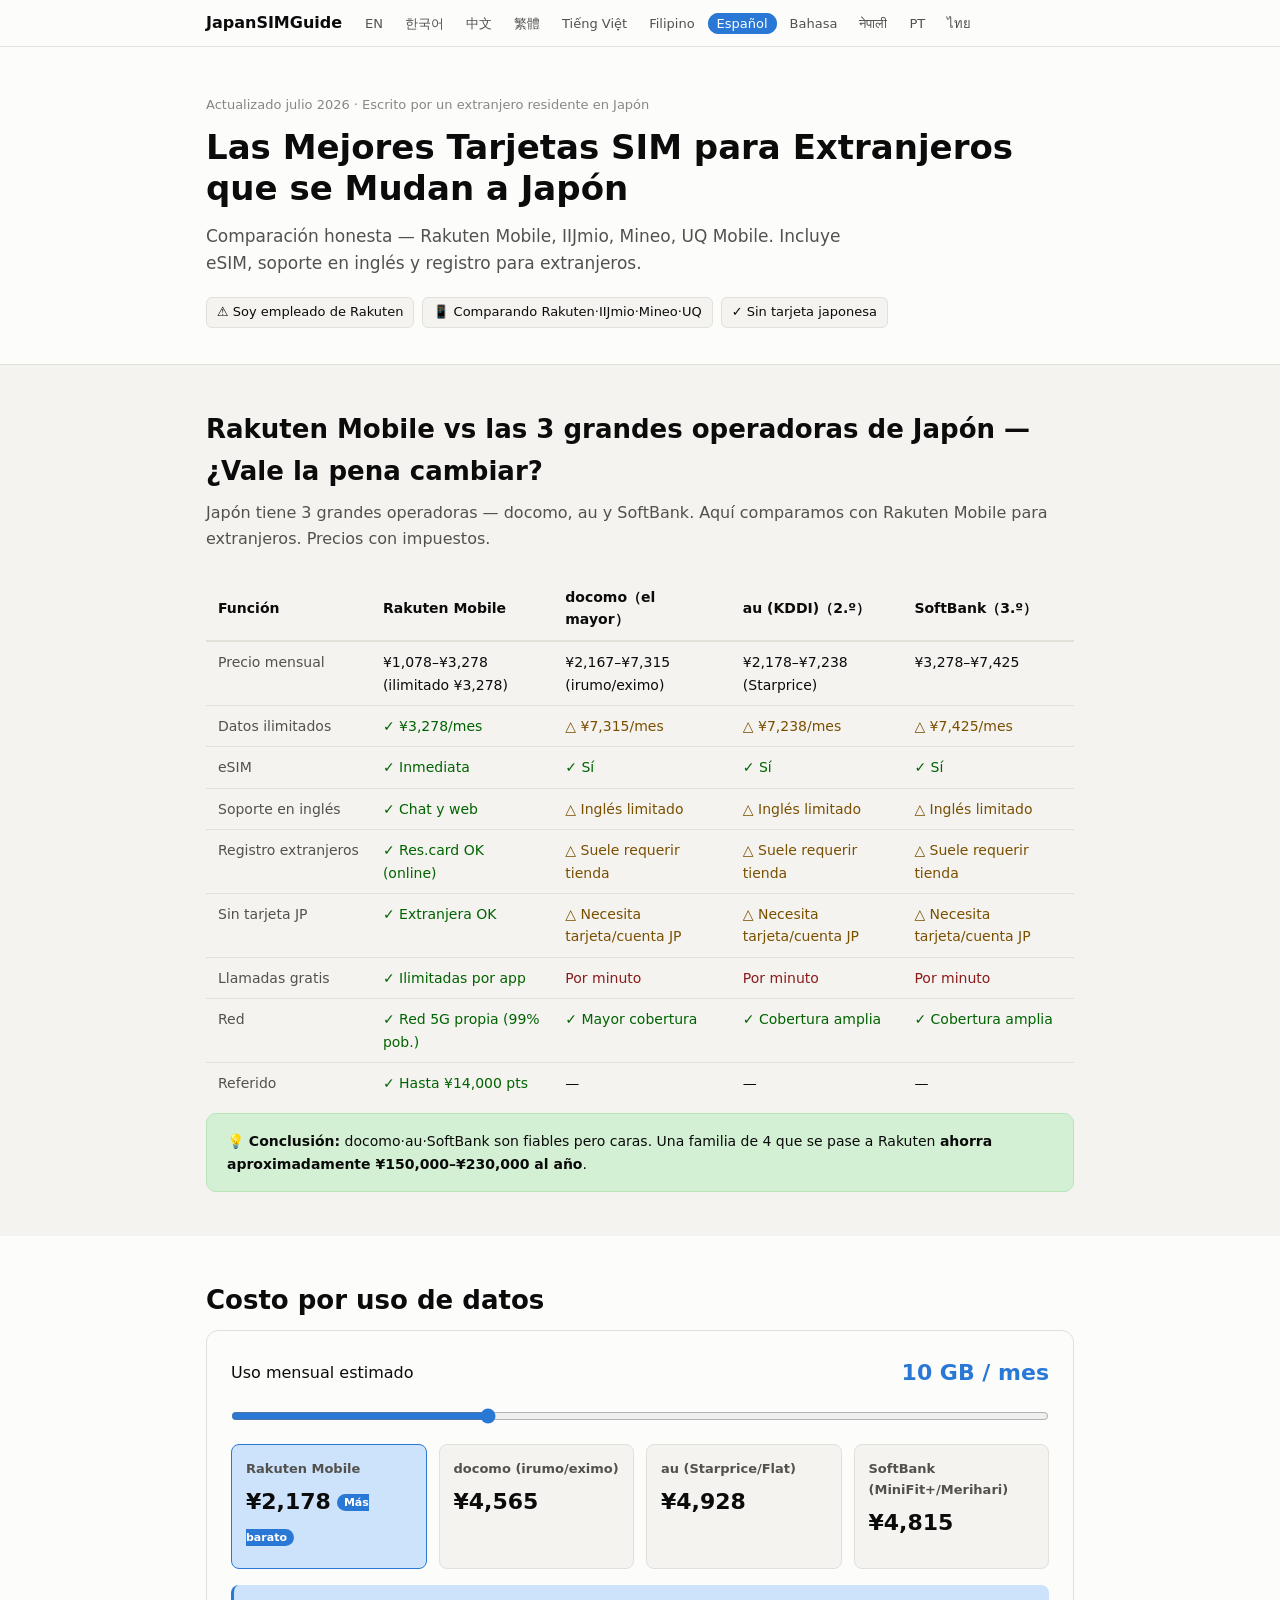
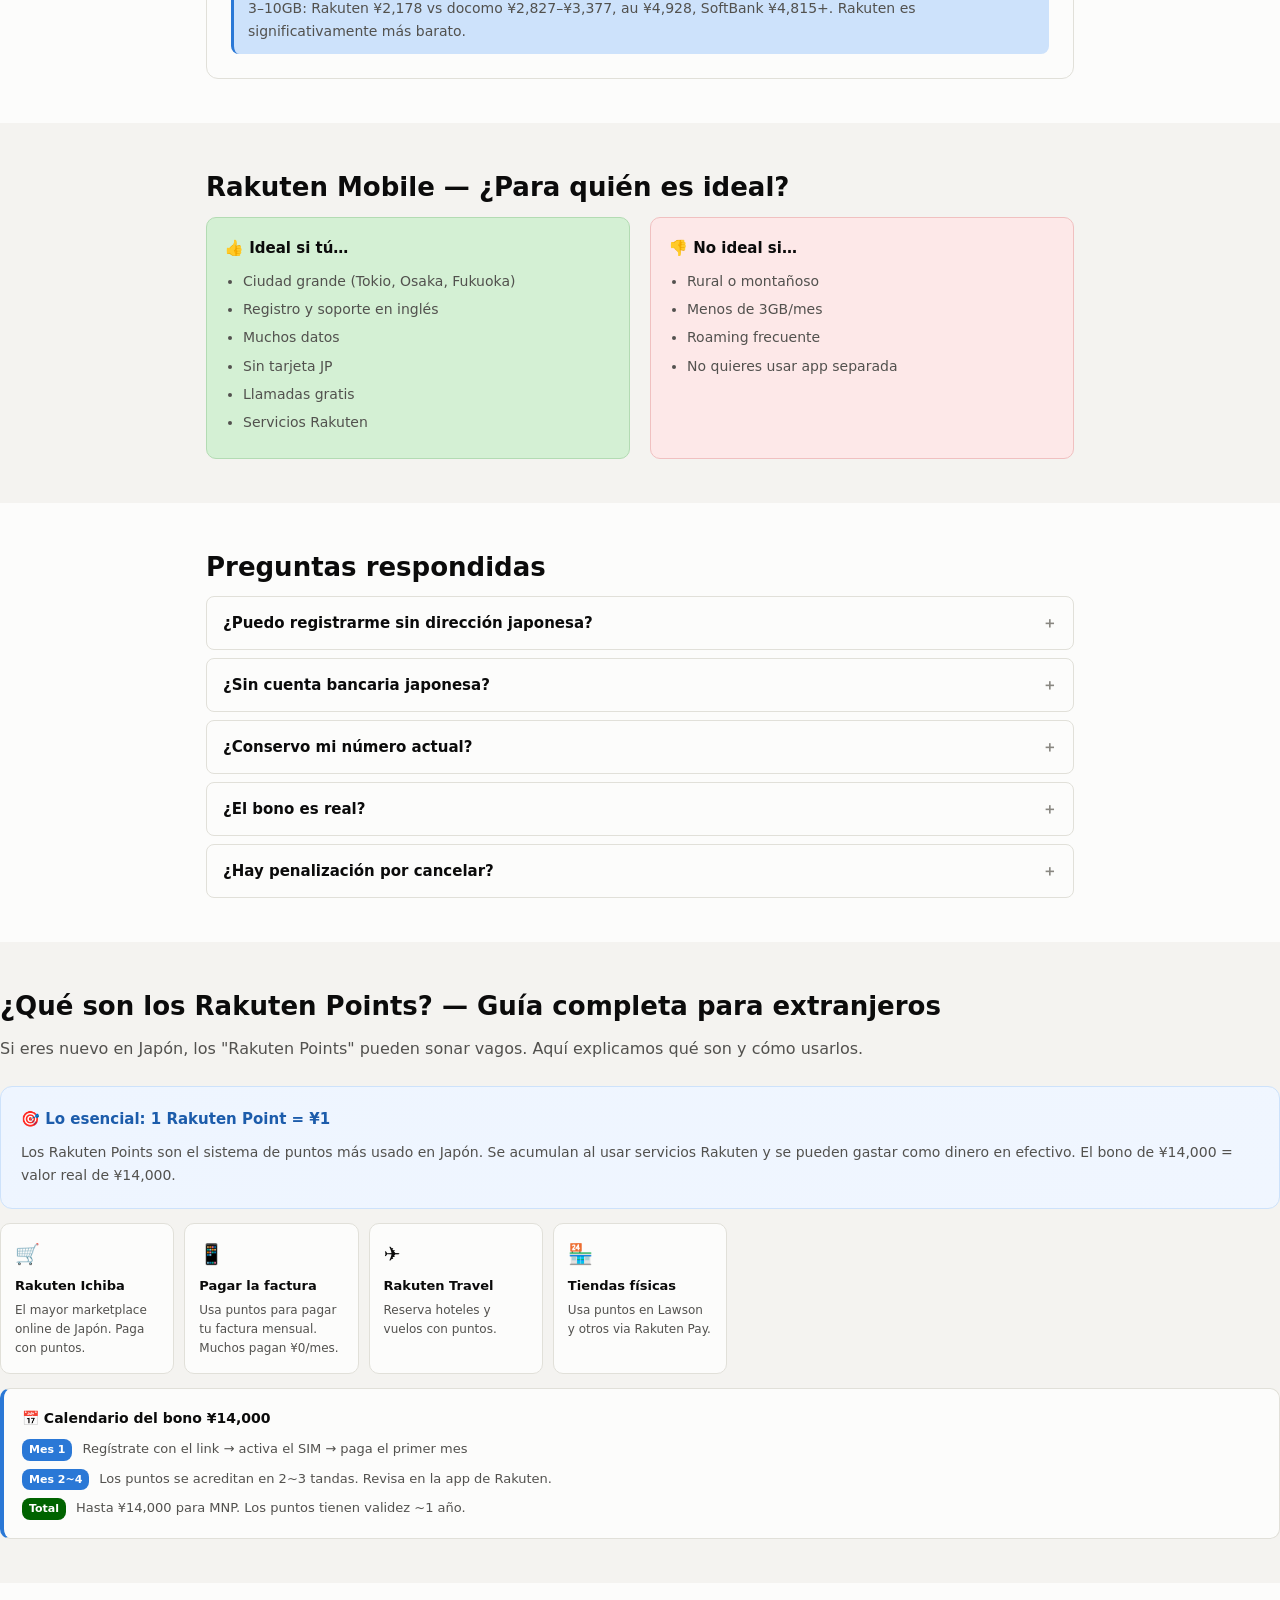
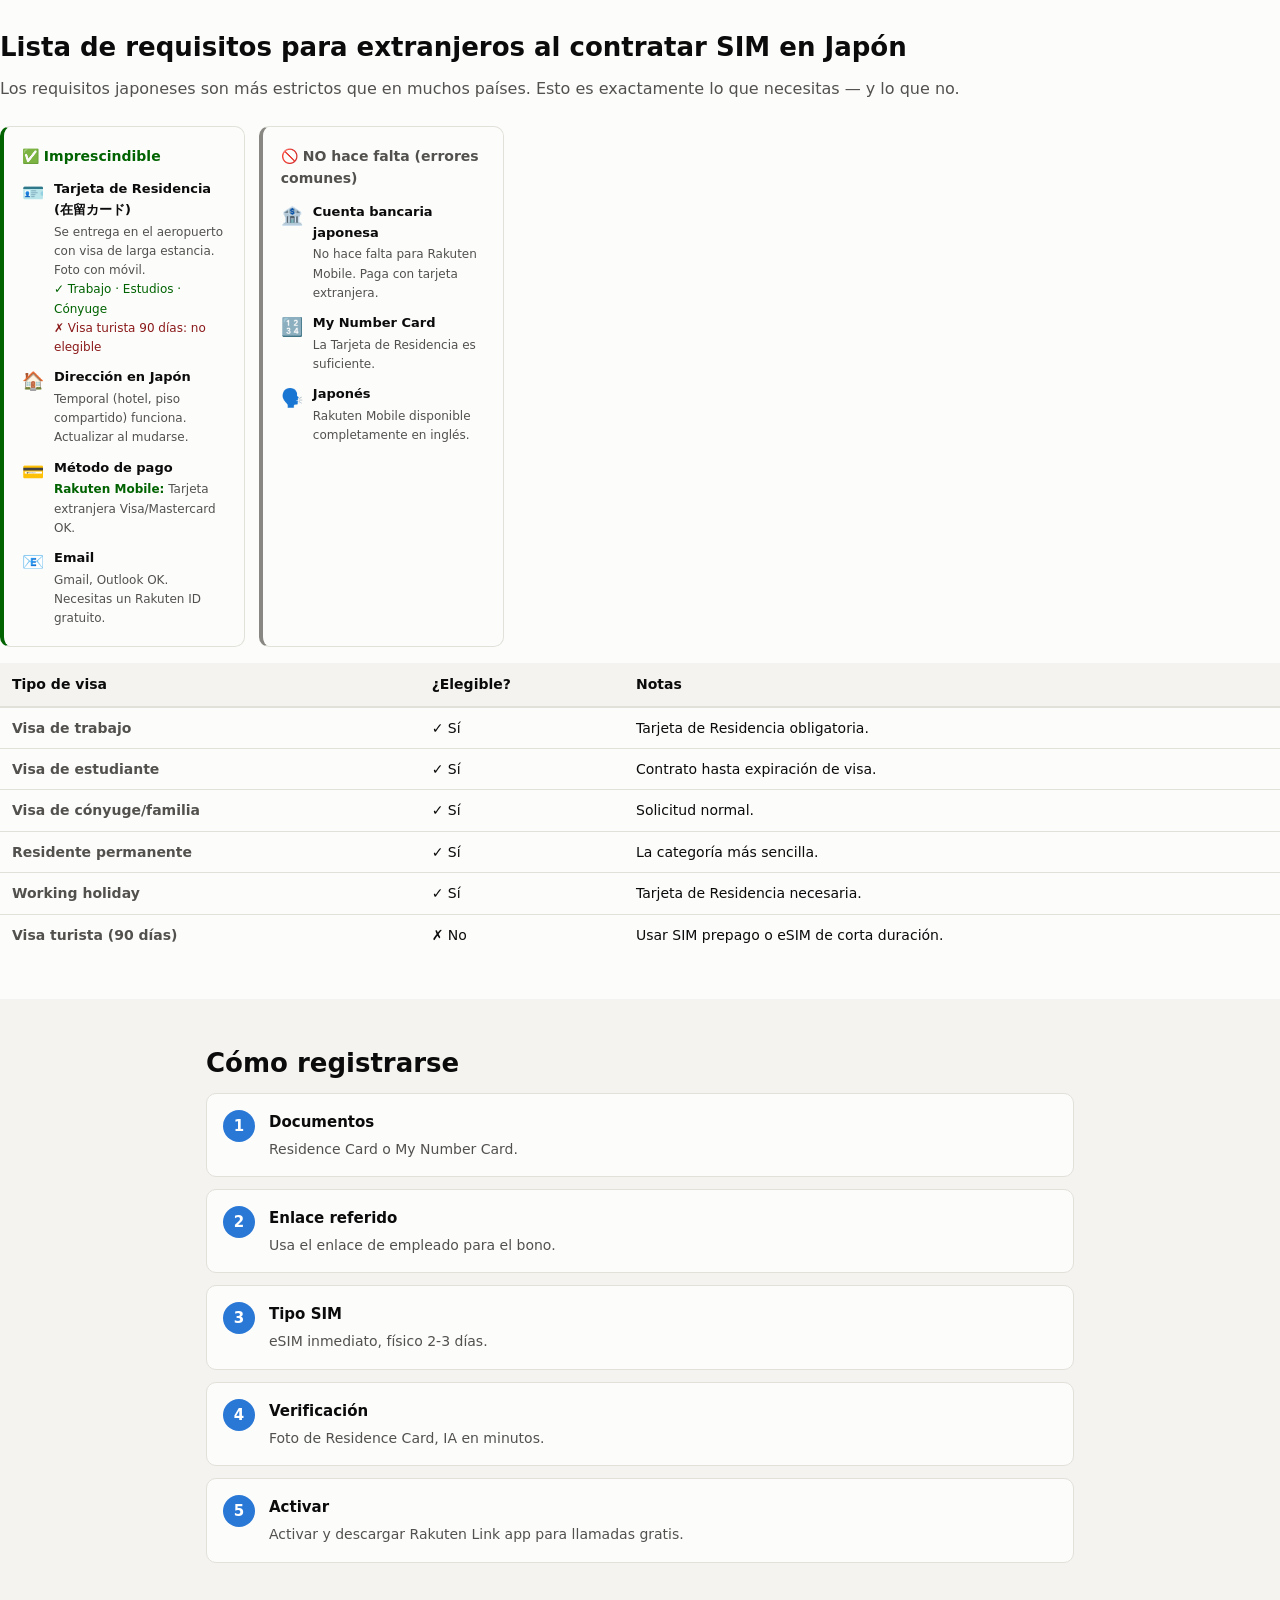
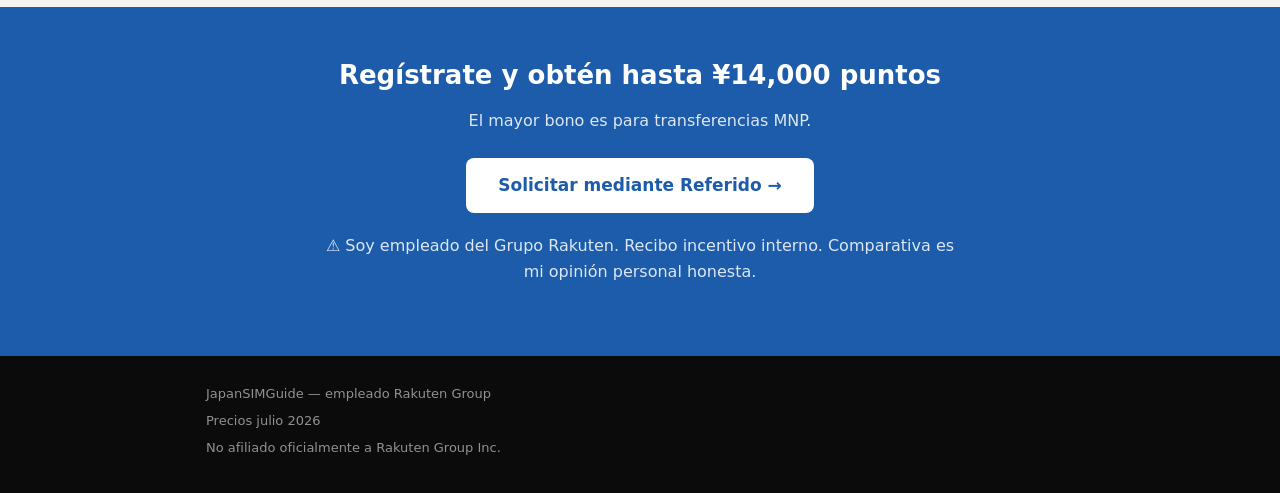
==== commit f960283e: "Update all 10 languages: compare vs docomo/au/SoftBank (Big 3) instead of MVNOs" ====
--- a/es/index.html
+++ b/es/index.html
@@ -127,71 +127,78 @@
 
 <section>
   <div class="container">
-    <h2>Comparativa principal</h2>
-    <p class="section-lead">Los 4 operadores que elige la mayoría. Precios con impuestos.</p>
+    <h2>Rakuten Mobile vs las 3 grandes operadoras de Japón — ¿Vale la pena cambiar?</h2>
+    <p class="section-lead">Japón tiene 3 grandes operadoras — docomo, au y SoftBank. Aquí comparamos con Rakuten Mobile para extranjeros. Precios con impuestos.</p>
     <div class="table-wrap">
       <table>
         <thead>
           <tr>
             <th>Función</th>
             <th>Rakuten Mobile</th>
-            <th>IIJmio</th>
-            <th>Mineo</th>
-            <th>UQ Mobile</th>
+            <th>docomo（el mayor）</th>
+            <th>au (KDDI)（2.º）</th>
+            <th>SoftBank（3.º）</th>
           </tr>
         </thead>
         <tbody>
           <tr>
-            <td>Precio/mes</td>
-            <td>¥1,078–¥3,278 (Ilimitado a ¥3,278)</td>
-            <td>¥850–¥2,000</td>
-            <td>¥1,298–¥2,178</td>
-            <td>¥2,365–¥3,465</td>
-          </tr>
-          <tr>
-            <td>Plan ilimitado</td>
+            <td>Precio mensual</td>
+            <td>¥1,078–¥3,278 (ilimitado ¥3,278)</td>
+            <td>¥2,167–¥7,315 (irumo/eximo)</td>
+            <td>¥2,178–¥7,238 (Starprice)</td>
+            <td>¥3,278–¥7,425</td>
+          </tr>
+          <tr>
+            <td>Datos ilimitados</td>
             <td class="gc">✓ ¥3,278/mes</td>
-            <td class="bc">✗ No</td>
-            <td class="bc">✗ No</td>
-            <td class="bc">✗ No</td>
+            <td class="wc">△ ¥7,315/mes</td>
+            <td class="wc">△ ¥7,238/mes</td>
+            <td class="wc">△ ¥7,425/mes</td>
           </tr>
           <tr>
             <td>eSIM</td>
             <td class="gc">✓ Inmediata</td>
             <td class="gc">✓ Sí</td>
-            <td class="wc">△ Limitado</td>
-            <td class="gc">✓ Sí</td>
-          </tr>
-          <tr>
-            <td>Soporte inglés</td>
-            <td class="gc">✓ Chat y web</td>
-            <td class="bc">✗ Solo japonés</td>
-            <td class="bc">✗ Solo japonés</td>
-            <td class="bc">✗ Solo japonés</td>
-          </tr>
-          <tr>
-            <td>Registro extranjeros</td>
-            <td class="gc">✓ Res.card OK</td>
             <td class="gc">✓ Sí</td>
             <td class="gc">✓ Sí</td>
-            <td class="wc">△ Necesita au</td>
+          </tr>
+          <tr>
+            <td>Soporte en inglés</td>
+            <td class="gc">✓ Chat y web</td>
+            <td class="wc">△ Inglés limitado</td>
+            <td class="wc">△ Inglés limitado</td>
+            <td class="wc">△ Inglés limitado</td>
+          </tr>
+          <tr>
+            <td>Registro extranjeros</td>
+            <td class="gc">✓ Res.card OK (online)</td>
+            <td class="wc">△ Suele requerir tienda</td>
+            <td class="wc">△ Suele requerir tienda</td>
+            <td class="wc">△ Suele requerir tienda</td>
           </tr>
           <tr>
             <td>Sin tarjeta JP</td>
             <td class="gc">✓ Extranjera OK</td>
-            <td class="wc">△ Recomendada JP</td>
-            <td class="wc">△ Recomendada JP</td>
-            <td class="wc">△ Recomendada JP</td>
-          </tr>
-          <tr>
-            <td>Llamadas</td>
-            <td class="gc">✓ Ilimitadas</td>
+            <td class="wc">△ Necesita tarjeta/cuenta JP</td>
+            <td class="wc">△ Necesita tarjeta/cuenta JP</td>
+            <td class="wc">△ Necesita tarjeta/cuenta JP</td>
+          </tr>
+          <tr>
+            <td>Llamadas gratis</td>
+            <td class="gc">✓ Ilimitadas por app</td>
             <td class="bc">Por minuto</td>
             <td class="bc">Por minuto</td>
             <td class="bc">Por minuto</td>
           </tr>
           <tr>
-            <td>Bono referido</td>
+            <td>Red</td>
+            <td class="gc">✓ Red 5G propia (99% pob.)</td>
+            <td class="gc">✓ Mayor cobertura</td>
+            <td class="gc">✓ Cobertura amplia</td>
+            <td class="gc">✓ Cobertura amplia</td>
+          </tr>
+          <tr>
+            <td>Referido</td>
             <td class="gc">✓ Hasta ¥14,000 pts</td>
             <td>—</td>
             <td>—</td>
@@ -199,6 +206,9 @@
           </tr>
         </tbody>
       </table>
+    </div>
+    <div style="background:var(--good-bg);border:1px solid #b8e4b8;border-radius:10px;padding:16px 20px;margin-top:10px;">
+      <p style="font-size:14px;color:var(--ink-primary);"><strong>💡 Conclusión:</strong> docomo·au·SoftBank son fiables pero caras. Una familia de 4 que se pase a Rakuten <strong>ahorra aproximadamente ¥150,000–¥230,000 al año</strong>.</p>
     </div>
   </div>
 </section>
@@ -218,22 +228,22 @@
           <div class="op-pr" id="pr">¥1,958<span class="cb" id="br" style="display:none">Más barato</span></div>
         </div>
         <div class="pc" id="ci">
-          <div class="op-nm">IIJmio</div>
+          <div class="op-nm">docomo (irumo/eximo)</div>
           <div class="op-pr" id="pi">¥1,500<span class="cb" id="bi" style="display:none">Más barato</span></div>
         </div>
         <div class="pc" id="cm">
-          <div class="op-nm">Mineo</div>
+          <div class="op-nm">au (Starprice/Flat)</div>
           <div class="op-pr" id="pm">¥1,958<span class="cb" id="bm" style="display:none">Más barato</span></div>
         </div>
         <div class="pc" id="cu">
-          <div class="op-nm">UQ Mobile</div>
+          <div class="op-nm">SoftBank (MiniFit+/Merihari)</div>
           <div class="op-pr" id="pu">¥3,465<span class="cb" id="bu" style="display:none">Más barato</span></div>
         </div>
       </div>
-      <div id="n0" class="sim-note" style="display:none">Menos 3GB: IIJmio más barato pero Rakuten incluye llamadas y soporte inglés.</div>
-      <div id="n1" class="sim-note" style="display:none">3-10GB: Rakuten e IIJmio similares. Rakuten destaca por llamadas y soporte inglés.</div>
-      <div id="n2" class="sim-note" style="display:none">10-20GB: Rakuten competitivo y único con soporte inglés y llamadas gratis.</div>
-      <div id="n3" class="sim-note" style="display:none">+20GB: Solo Rakuten tiene plan verdaderamente ilimitado.</div>
+      <div id="n0" class="sim-note" style="display:none">Menos de 3GB: Rakuten ¥1,078 vs docomo irumo ¥2,167+. Rakuten es más barato e incluye llamadas y soporte en inglés.</div>
+      <div id="n1" class="sim-note" style="display:none">3–10GB: Rakuten ¥2,178 vs docomo ¥2,827–¥3,377, au ¥4,928, SoftBank ¥4,815+. Rakuten es significativamente más barato.</div>
+      <div id="n2" class="sim-note" style="display:none">10–20GB: Rakuten ¥2,178 vs grandes operadoras ¥4,565–¥4,928. Ahorro de ¥2,000–¥2,800/mes, ¥24,000–¥34,000/año.</div>
+      <div id="n3" class="sim-note" style="display:none">Más de 20GB (ilimitado): Rakuten ¥3,278 vs docomo ¥7,315 / au ¥7,238 / SoftBank ¥7,425. Menos de la mitad del precio.</div>
     </div>
   </div>
 </section>
@@ -414,7 +424,15 @@
 </footer>
 
 <script>
-function gp(g){return{r:g<=3?1078:g<=20?2178:3278,i:g<=2?850:g<=5?990:g<=10?1500:g<=15?1800:2000,m:g<=1?1298:g<=5?1518:g<=10?1958:2178,u:g<=4?2365:3465}}
+function getPrice(gb){
+  return{
+    rakuten: gb<=3?1078:gb<=20?2178:3278,
+    iij: gb<=1?550:gb<=3?2167:gb<=6?2827:gb<=9?3377:gb<=15?4565:7315,
+    mineo: gb<=4?2178:gb<=20?4928:7238,
+    uq: gb<=1?3278:gb<=2?4378:gb<=3?5478:gb<=20?4815:7425
+  };
+}
+function gp(g){const p=getPrice(g);return{r:p.rakuten,i:p.iij,m:p.mineo,u:p.uq};}
 function uc(g,lbl,notes,cheapTag){
   const p=gp(g),vals=[p.r,p.i,p.m,p.u],mn=Math.min(...vals);
   document.getElementById('gv').textContent=g+' '+lbl;
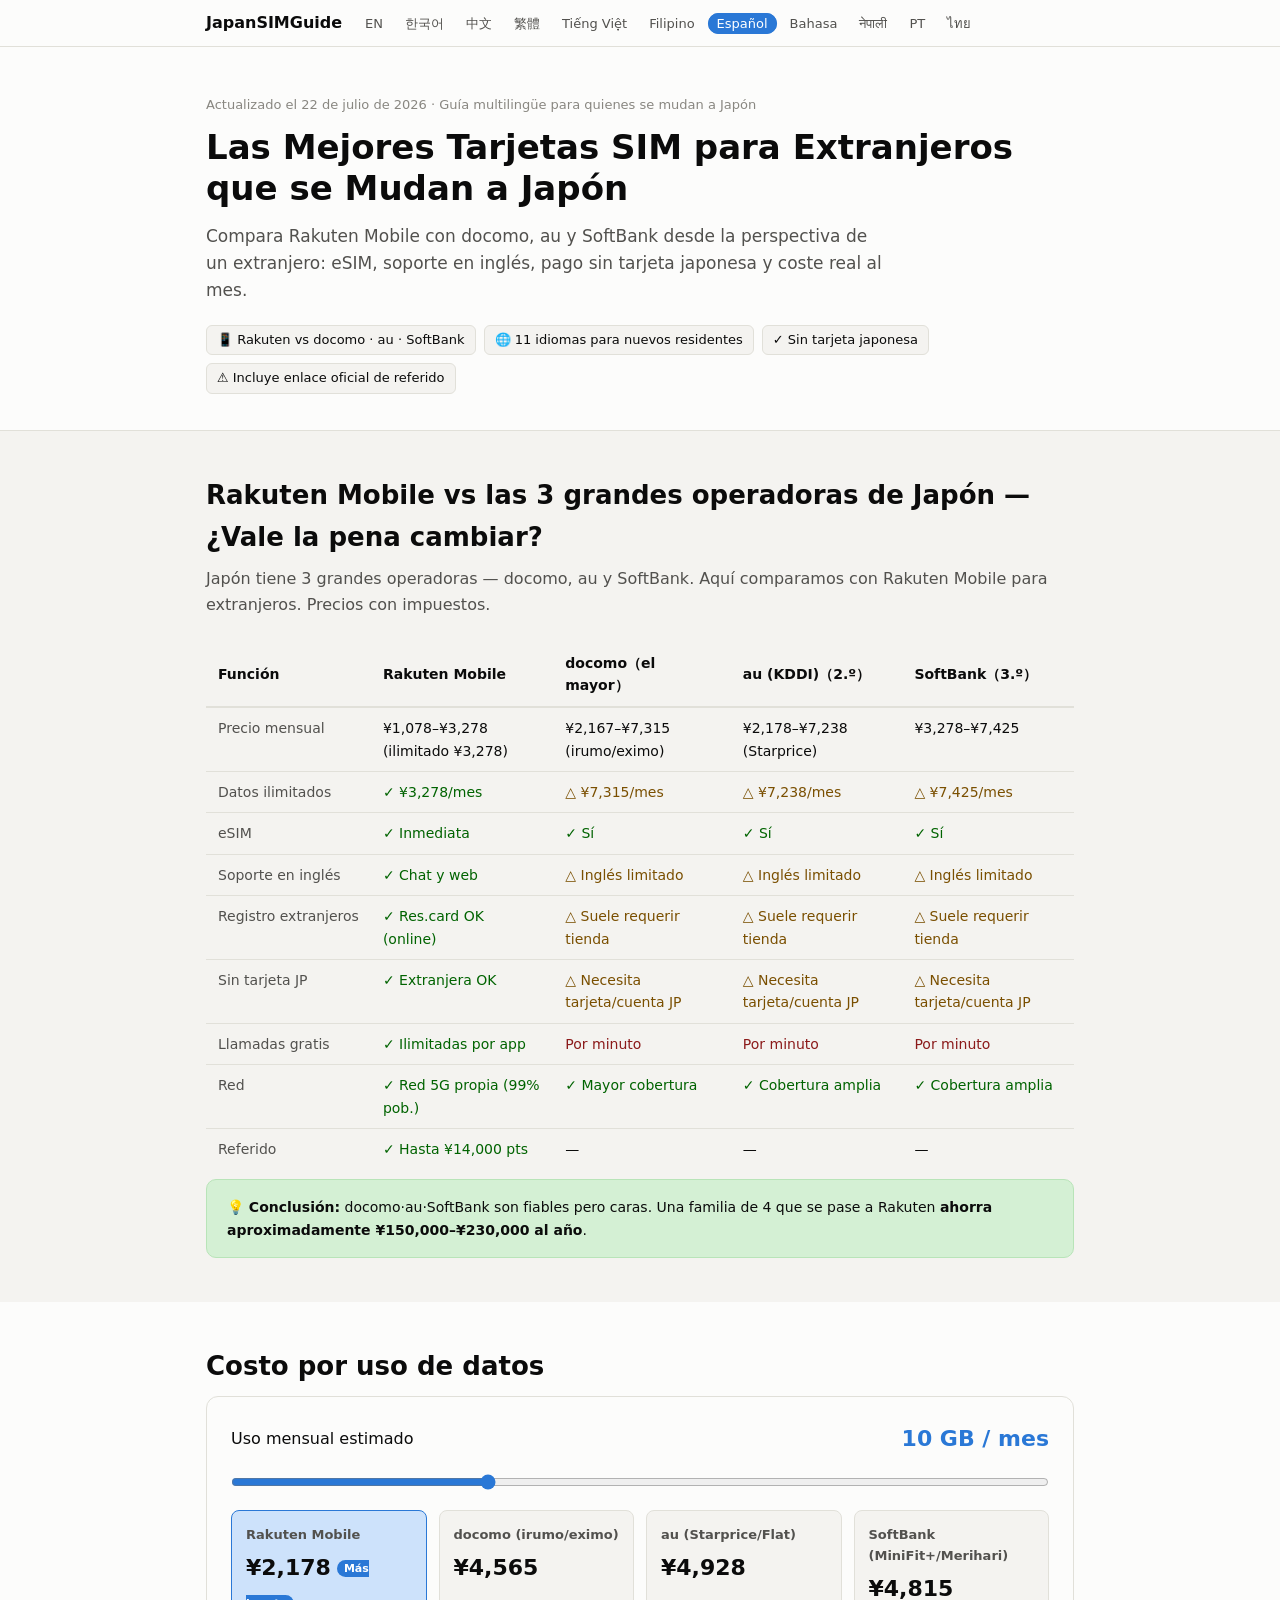
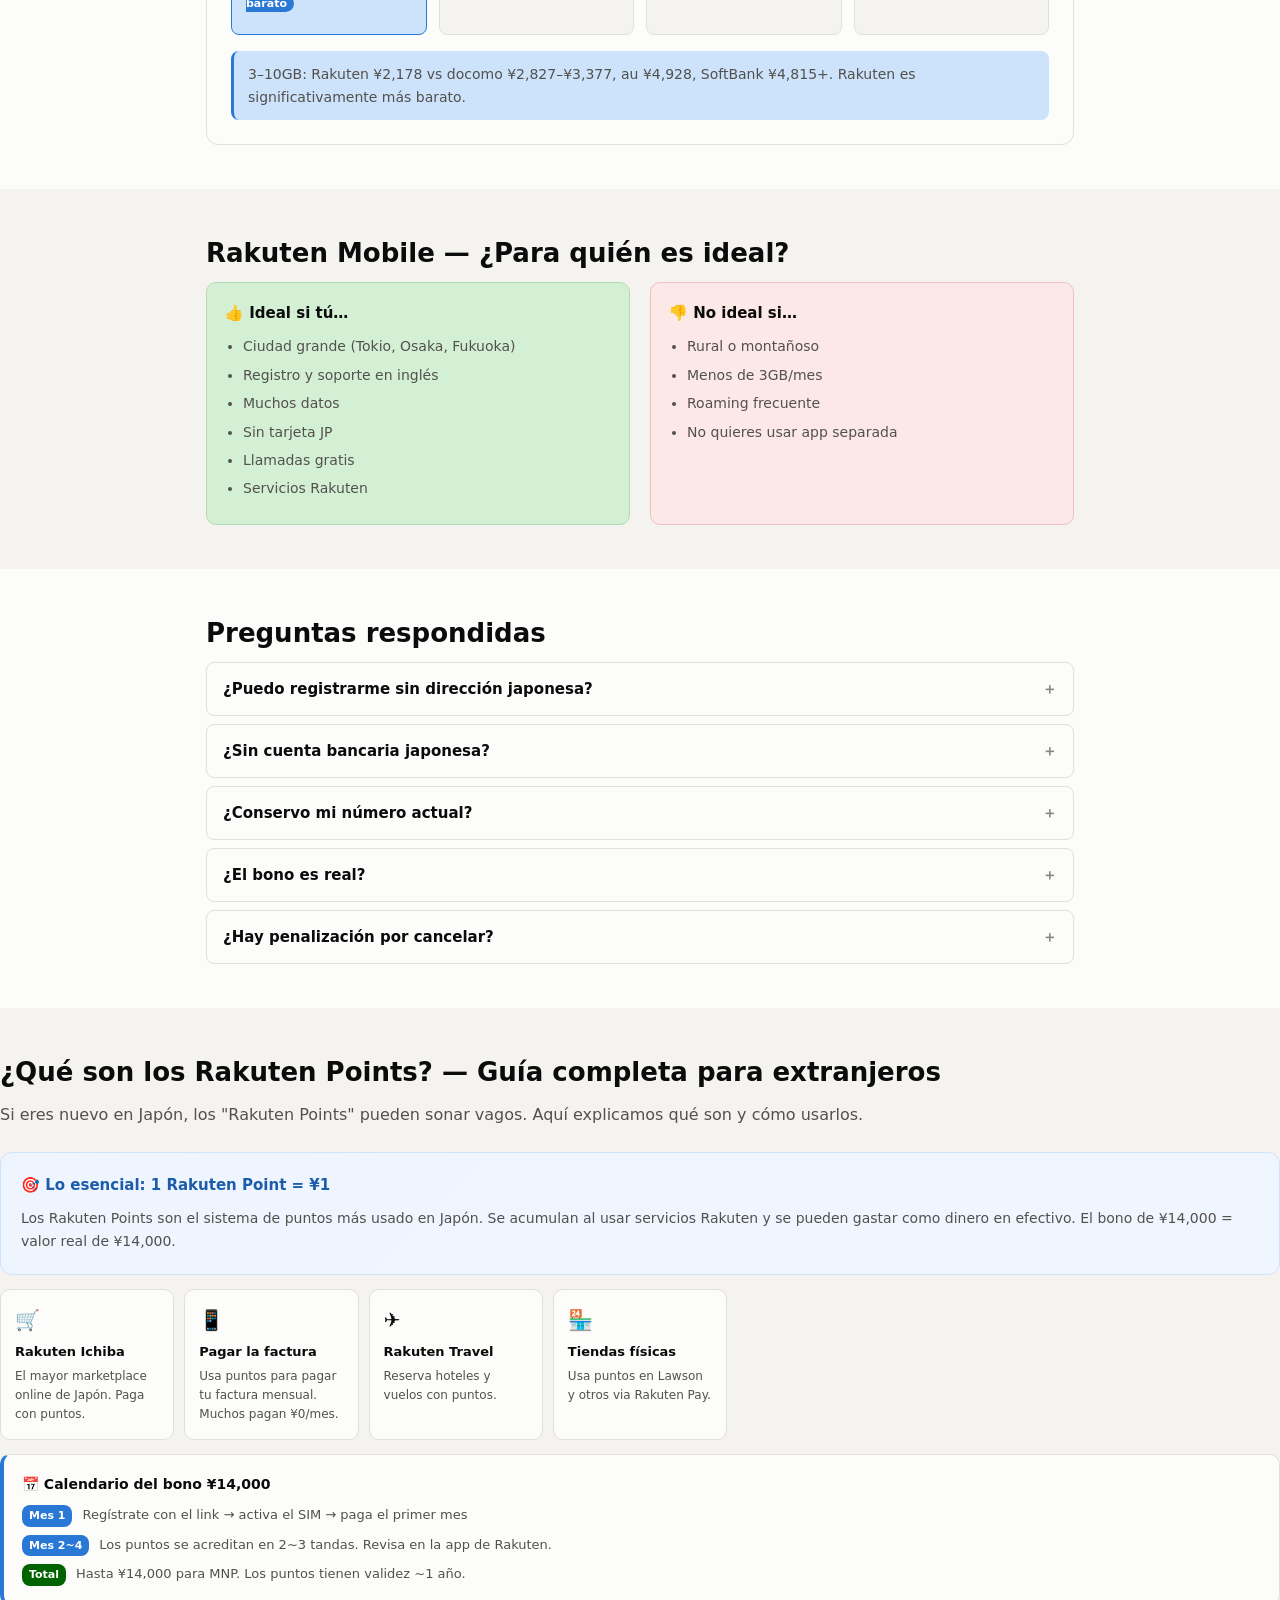
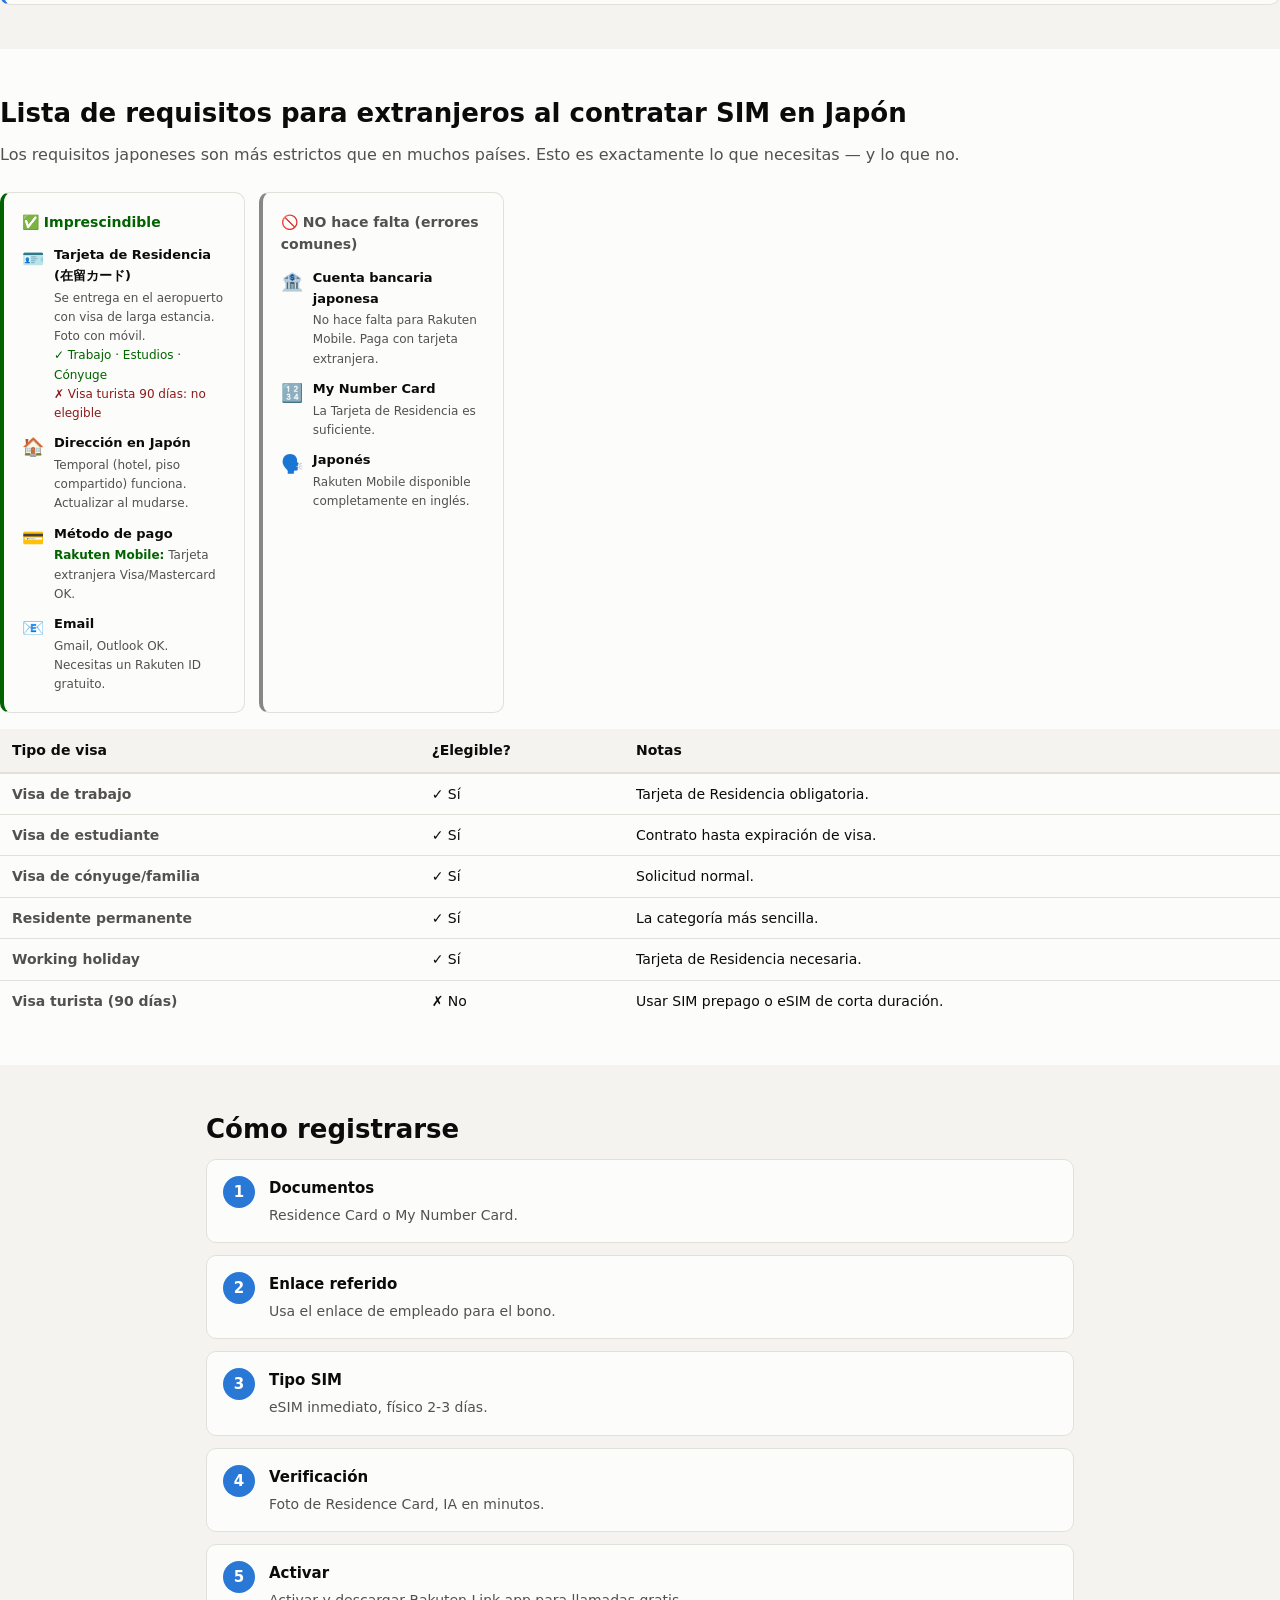
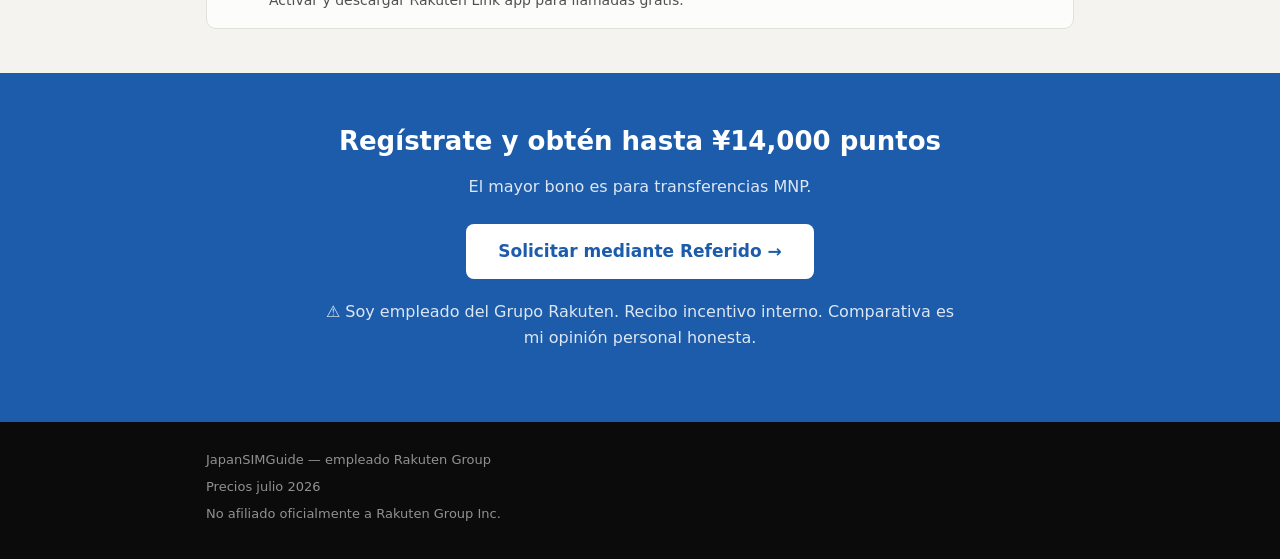
==== commit aa14c063: "Improve multilingual landing flows and outreach assets" ====
--- a/es/index.html
+++ b/es/index.html
@@ -4,7 +4,17 @@
   <meta charset="UTF-8">
   <meta name="viewport" content="width=device-width, initial-scale=1.0">
   <meta name="google-site-verification" content="vtjeK4pVxiRr3nFhhNcrVf5uNqTnMn_c_N29hgGetm8" />
-  <title>Las Mejores SIM para Extranjeros en Japón (2026)</title>
+  <title>Mejor SIM/eSIM para Extranjeros que se Mudan a Japón (2026) — Rakuten vs docomo/au/SoftBank</title>
+  <meta name="description" content="¿Te mudas a Japón? Compara SIM y eSIM para extranjeros entre Rakuten Mobile, docomo, au y SoftBank: precios, soporte en inglés, pago sin tarjeta japonesa y requisitos de contratación.">
+  <meta property="og:title" content="Las Mejores SIM para Extranjeros en Japón (2026) — Rakuten vs docomo/au/SoftBank">
+  <meta property="og:description" content="Guía de SIM/eSIM para quienes se mudan a Japón. Compara Rakuten Mobile con docomo, au y SoftBank, incluyendo eSIM, soporte en inglés, pago sin tarjeta japonesa y coste real al mes.">
+  <meta property="og:type" content="article">
+  <meta name="keywords" content="SIM Japon extranjero, eSIM Japon extranjero, mudarse a Japon SIM, SIM Japon 2026, Rakuten Mobile Japon extranjero, sin tarjeta japonesa SIM, Rakuten vs docomo, SIM barata Japon">
+  <meta name="author" content="Rakuten Group employee (disclosed)">
+  <meta name="robots" content="index, follow">
+  <meta property="article:published_time" content="2026-07-01T00:00:00+09:00">
+  <meta property="article:modified_time" content="2026-07-22T00:00:00+09:00">
+  <link rel="sitemap" type="application/xml" href="/japan-sim-guide/sitemap.xml">
   <style>
     :root{--surface:#fcfcfb;--page:#f4f3f0;--ink-primary:#0b0b0b;--ink-secondary:#52514e;--ink-muted:#898781;--grid:#e1e0d9;--accent:#2a78d6;--accent-light:#cde2fb;--accent-dark:#1c5cab;--good:#006300;--good-bg:#d4f0d4;--warn:#7a4f00;--warn-bg:#fef3cd;--bad:#8b1a1a;--bad-bg:#fde8e8}
     *{box-sizing:border-box;margin:0;padding:0}
@@ -88,6 +98,77 @@
   <link rel="alternate" hreflang="pt"      href="https://tetsu363636.github.io/japan-sim-guide/pt/">
   <link rel="alternate" hreflang="th"      href="https://tetsu363636.github.io/japan-sim-guide/th/">
   <link rel="alternate" hreflang="x-default" href="https://tetsu363636.github.io/japan-sim-guide/">
+  <script type="application/ld+json">
+  {
+    "@context": "https://schema.org",
+    "@type": "Article",
+    "headline": "Las Mejores SIM para Extranjeros en Japón (2026)",
+    "description": "Guía honesta de SIM en Japón para extranjeros: Rakuten Mobile frente a docomo, au y SoftBank. Incluye eSIM, soporte en inglés y ahorro frente a las grandes operadoras.",
+    "url": "https://tetsu363636.github.io/japan-sim-guide/es/",
+    "inLanguage": "es",
+    "datePublished": "2026-07-01",
+    "dateModified": "2026-07-22",
+    "author": {
+      "@type": "Person",
+      "name": "Rakuten Group Employee"
+    },
+    "publisher": {
+      "@type": "Organization",
+      "name": "JapanSIMGuide"
+    },
+    "mainEntityOfPage": "https://tetsu363636.github.io/japan-sim-guide/es/"
+  }
+  </script>
+  <script type="application/ld+json">
+  {
+    "@context": "https://schema.org",
+    "@type": "FAQPage",
+    "mainEntity": [
+      {
+        "@type": "Question",
+        "name": "¿Puedo registrarme sin dirección japonesa?",
+        "acceptedAnswer": {
+          "@type": "Answer",
+          "text": "Necesitas dirección japonesa. Una temporal puede servir al principio, pero debes actualizarla después. También necesitas Residence Card o My Number Card."
+        }
+      },
+      {
+        "@type": "Question",
+        "name": "¿Sin cuenta bancaria japonesa?",
+        "acceptedAnswer": {
+          "@type": "Answer",
+          "text": "Para Rakuten no hace falta. Puedes pagar con Visa o Mastercard extranjera."
+        }
+      },
+      {
+        "@type": "Question",
+        "name": "¿Conservo mi número actual?",
+        "acceptedAnswer": {
+          "@type": "Answer",
+          "text": "Sí. Solicita el código MNP a tu operador actual y úsalo durante el registro."
+        }
+      },
+      {
+        "@type": "Question",
+        "name": "¿El bono es real?",
+        "acceptedAnswer": {
+          "@type": "Answer",
+          "text": "Sí. Es un programa oficial de Rakuten y ofrece hasta ¥14,000 en puntos para MNP, pagados en cuotas."
+        }
+      },
+      {
+        "@type": "Question",
+        "name": "¿Hay penalización por cancelar?",
+        "acceptedAnswer": {
+          "@type": "Answer",
+          "text": "No. No hay cargo por cancelación ni contrato mínimo."
+        }
+      }
+    ]
+  }
+  </script>
+  <link rel="stylesheet" href="/japan-sim-guide/assets/entry-flow.css">
+  <script src="/japan-sim-guide/assets/entry-flow.js" defer></script>
 </head>
 <body onload="uc(10,'GB / mes',['note0','note1','note2','note3'],'Más barato')">
 
@@ -114,13 +195,14 @@
 
 <div class="hero">
   <div class="container">
-    <p class="eyebrow">Actualizado julio 2026 · Escrito por un extranjero residente en Japón</p>
+    <p class="eyebrow">Actualizado el 22 de julio de 2026 · Guía multilingüe para quienes se mudan a Japón</p>
     <h1>Las Mejores Tarjetas SIM para Extranjeros que se Mudan a Japón</h1>
-    <p class="hero-sub">Comparación honesta — Rakuten Mobile, IIJmio, Mineo, UQ Mobile. Incluye eSIM, soporte en inglés y registro para extranjeros.</p>
+    <p class="hero-sub">Compara Rakuten Mobile con docomo, au y SoftBank desde la perspectiva de un extranjero: eSIM, soporte en inglés, pago sin tarjeta japonesa y coste real al mes.</p>
     <div class="badges">
-      <span class="badge">⚠️ Soy empleado de Rakuten</span>
-      <span class="badge">📱 Comparando Rakuten·IIJmio·Mineo·UQ</span>
+      <span class="badge">📱 Rakuten vs docomo · au · SoftBank</span>
+      <span class="badge">🌐 11 idiomas para nuevos residentes</span>
       <span class="badge">✓ Sin tarjeta japonesa</span>
+      <span class="badge">⚠️ Incluye enlace oficial de referido</span>
     </div>
   </div>
 </div>
@@ -410,7 +492,7 @@
   <div class="container">
     <h2>Regístrate y obtén hasta ¥14,000 puntos</h2>
     <p>El mayor bono es para transferencias MNP.</p>
-    <a href="https://network.mobile.rakuten.co.jp/campaign/referral-application-employee/" class="cta-btn">Solicitar mediante Referido →</a>
+    <a href="https://r10.to/hk9ER4?openExternalBrowser=1" class="cta-btn">Solicitar mediante Referido →</a>
     <p class="cta-dis">⚠️ Soy empleado del Grupo Rakuten. Recibo incentivo interno. Comparativa es mi opinión personal honesta.</p>
   </div>
 </div>
